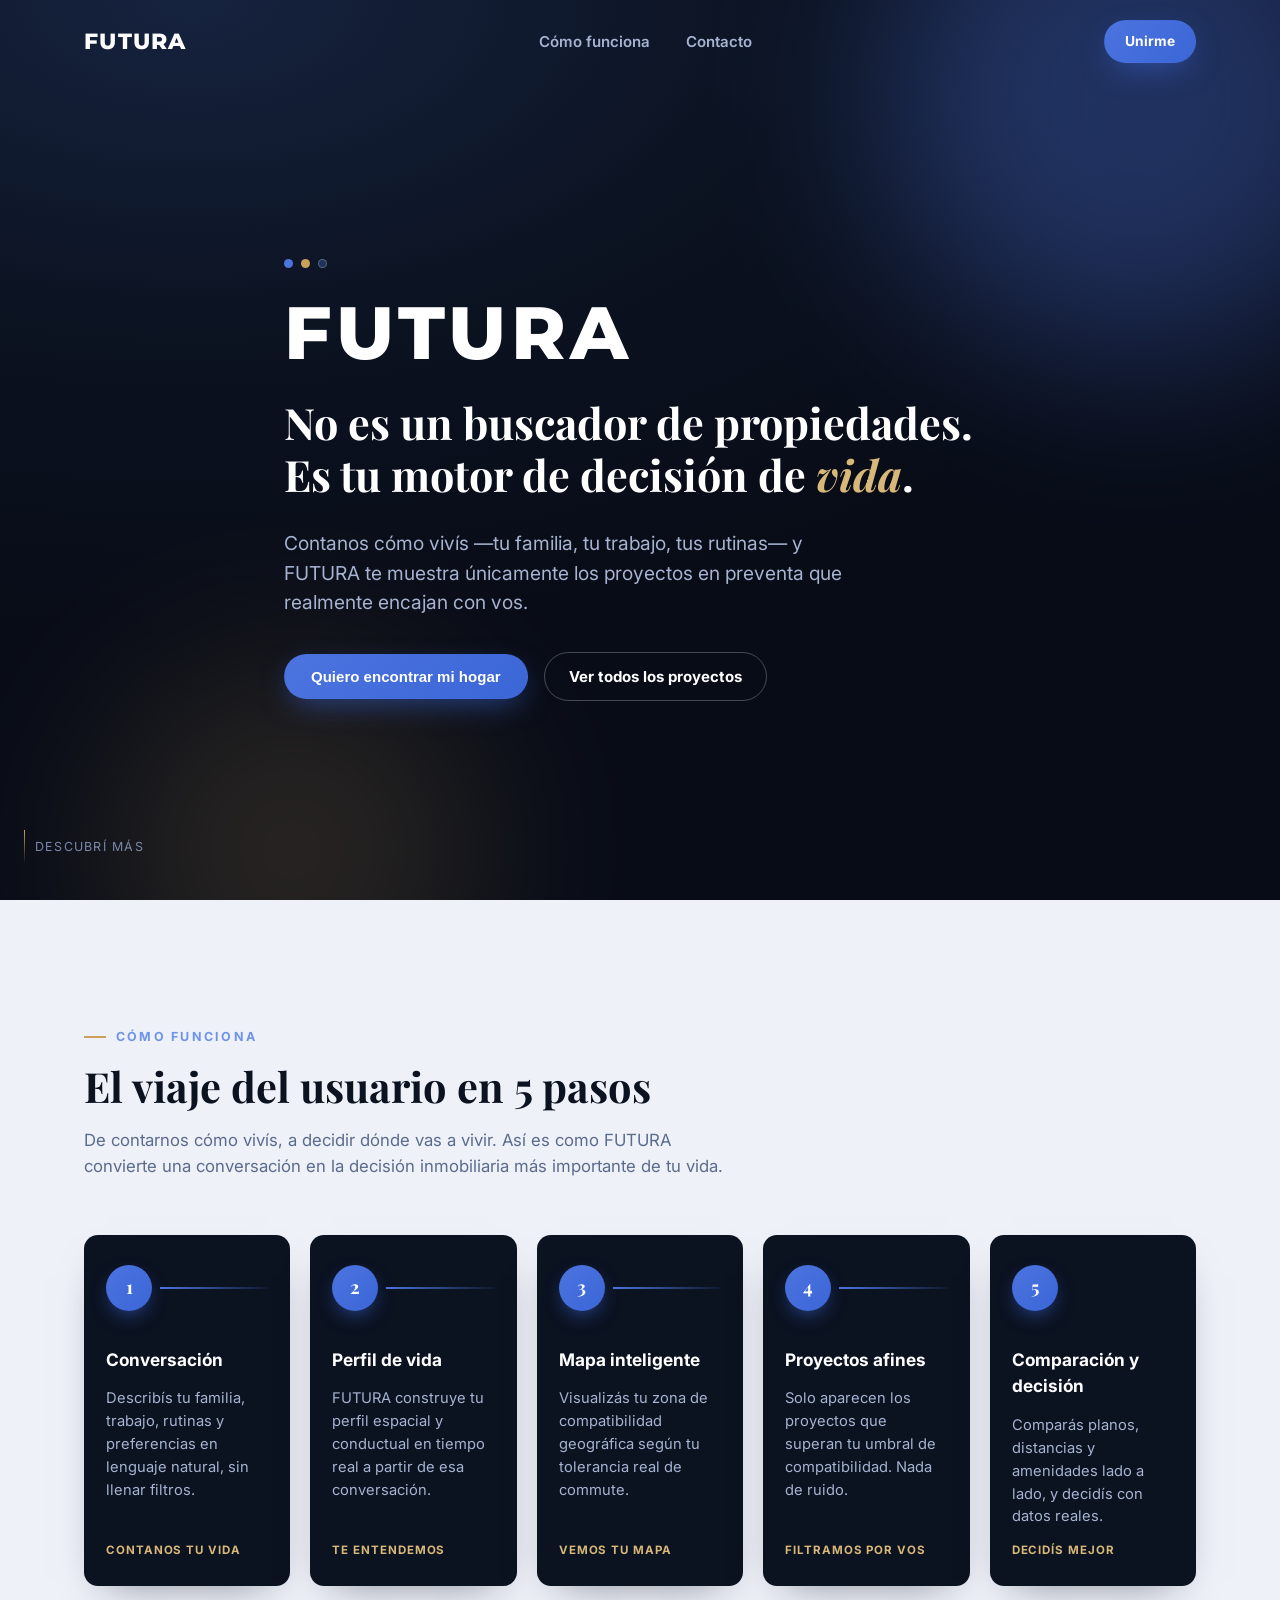
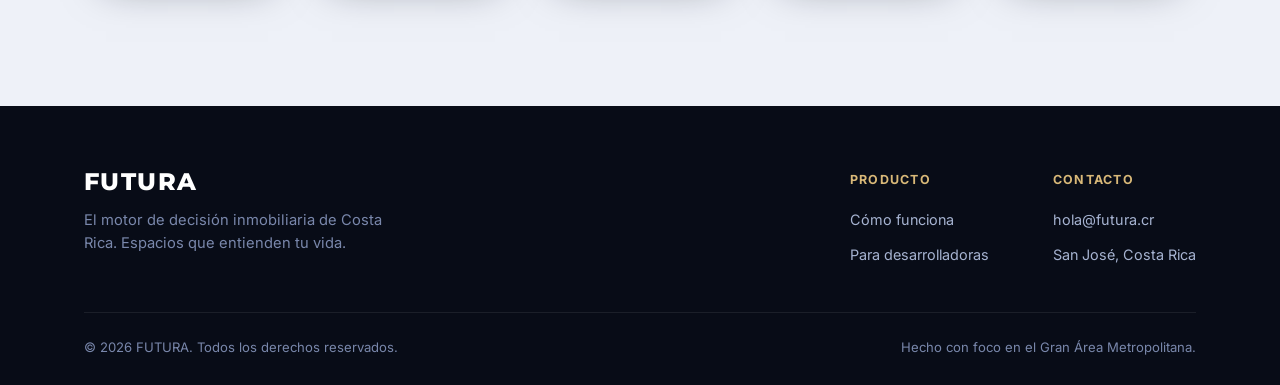
==== index.html @ 6fec0ca8 "Unify "todos los proyectos" into resultados.html with editable filters resultados.html no longer har" ====
<!doctype html>
<html lang="es">
<head>
  <meta charset="UTF-8" />
  <meta name="viewport" content="width=device-width, initial-scale=1.0" />
  <title>FUTURA — El motor de decisión inmobiliaria de Costa Rica</title>
  <meta name="description" content="FUTURA no es un buscador de propiedades. Es un motor de decisión de vida: contanos cómo vivís y te mostramos solo los proyectos que realmente encajan." />

  <link rel="icon" type="image/svg+xml" href="data:image/svg+xml,%3Csvg xmlns='http://www.w3.org/2000/svg' viewBox='0 0 120 120'%3E%3Crect width='120' height='120' rx='24' fill='%230b1220'/%3E%3Cpolyline points='18,92 60,28 102,92' fill='none' stroke='%23ffffff' stroke-width='14' stroke-linecap='round' stroke-linejoin='round'/%3E%3Crect x='51' y='58' width='8' height='8' fill='%23c9a15a'/%3E%3Crect x='61' y='58' width='8' height='8' fill='%23c9a15a'/%3E%3Crect x='51' y='68' width='8' height='8' fill='%23c9a15a'/%3E%3Crect x='61' y='68' width='8' height='8' fill='%23c9a15a'/%3E%3C/svg%3E" />

  <link rel="preconnect" href="https://fonts.googleapis.com" />
  <link rel="preconnect" href="https://fonts.gstatic.com" crossorigin />
  <link href="https://fonts.googleapis.com/css2?family=Inter:wght@400;500;600;700&family=Montserrat:wght@700;800&family=Playfair+Display:ital,wght@0,600;0,700;1,600&display=swap" rel="stylesheet" />

  <link rel="stylesheet" href="css/styles.css" />
</head>
<body>

  <!-- ===================== HEADER ===================== -->
  <header class="site-header" id="site-header">
    <div class="wrap">
      <a href="#inicio" class="logo logo--nav logo--onDark" aria-label="FUTURA — inicio">FUTURA</a>

      <nav class="nav-links">
        <a href="#como-funciona">Cómo funciona</a>
        <a href="#contacto">Contacto</a>
      </nav>

      <div class="nav-cta">
        <a href="mailto:hola@futura.cr?subject=Quiero%20unirme%20a%20FUTURA" class="btn btn-primary btn-sm">Unirme</a>
        <button class="menu-toggle" id="menu-toggle" aria-label="Abrir menú">
          <span></span><span></span><span></span>
        </button>
      </div>
    </div>
  </header>

  <main>
    <!-- ===================== HERO ===================== -->
    <section class="hero" id="inicio">
      <div class="wrap hero-inner">
        <div class="hero-dots" aria-hidden="true">
          <span></span><span></span><span></span>
        </div>

        <a href="#inicio" class="logo logo--hero logo--onDark" aria-label="FUTURA">FUTURA</a>

        <h1>
          No es un buscador de propiedades.<br />
          Es tu motor de decisión de <em>vida</em>.
        </h1>

        <p class="lead">
          Contanos cómo vivís —tu familia, tu trabajo, tus rutinas— y FUTURA te muestra
          únicamente los proyectos en preventa que realmente encajan con vos.
        </p>

        <div class="hero-actions">
          <button type="button" class="btn btn-primary" id="open-agent-btn">Quiero encontrar mi hogar</button>
          <a href="resultados.html" class="btn btn-ghost">Ver todos los proyectos</a>
        </div>
      </div>

      <div class="scroll-cue">
        <span class="line"></span>
        Descubrí más
      </div>
    </section>

    <!-- ===================== VIAJE DEL USUARIO ===================== -->
    <section class="journey" id="como-funciona">
      <div class="wrap">
        <div class="section-head">
          <span class="eyebrow">Cómo funciona</span>
          <h2>El viaje del usuario en 5 pasos</h2>
          <p>
            De contarnos cómo vivís, a decidir dónde vas a vivir. Así es como FUTURA convierte
            una conversación en la decisión inmobiliaria más importante de tu vida.
          </p>
        </div>

        <div class="journey-steps">
          <article class="step-card">
            <div class="step-connector">
              <div class="step-num">1</div>
              <div class="step-line"></div>
            </div>
            <h3>Conversación</h3>
            <p>Describís tu familia, trabajo, rutinas y preferencias en lenguaje natural, sin llenar filtros.</p>
            <span class="step-tag">Contanos tu vida</span>
          </article>

          <article class="step-card">
            <div class="step-connector">
              <div class="step-num">2</div>
              <div class="step-line"></div>
            </div>
            <h3>Perfil de vida</h3>
            <p>FUTURA construye tu perfil espacial y conductual en tiempo real a partir de esa conversación.</p>
            <span class="step-tag">Te entendemos</span>
          </article>

          <article class="step-card">
            <div class="step-connector">
              <div class="step-num">3</div>
              <div class="step-line"></div>
            </div>
            <h3>Mapa inteligente</h3>
            <p>Visualizás tu zona de compatibilidad geográfica según tu tolerancia real de commute.</p>
            <span class="step-tag">Vemos tu mapa</span>
          </article>

          <article class="step-card">
            <div class="step-connector">
              <div class="step-num">4</div>
              <div class="step-line"></div>
            </div>
            <h3>Proyectos afines</h3>
            <p>Solo aparecen los proyectos que superan tu umbral de compatibilidad. Nada de ruido.</p>
            <span class="step-tag">Filtramos por vos</span>
          </article>

          <article class="step-card">
            <div class="step-connector">
              <div class="step-num">5</div>
            </div>
            <h3>Comparación y decisión</h3>
            <p>Comparás planos, distancias y amenidades lado a lado, y decidís con datos reales.</p>
            <span class="step-tag">Decidís mejor</span>
          </article>
        </div>
      </div>
    </section>
  </main>

  <!-- ===================== FOOTER ===================== -->
  <footer class="site-footer" id="contacto">
    <div class="wrap">
      <div class="footer-top">
        <div class="footer-brand">
          <a href="#inicio" class="logo logo--footer logo--onDark" aria-label="FUTURA">FUTURA</a>
          <p>El motor de decisión inmobiliaria de Costa Rica. Espacios que entienden tu vida.</p>
        </div>

        <div class="footer-links">
          <div class="footer-col">
            <h4>Producto</h4>
            <a href="#como-funciona">Cómo funciona</a>
            <a href="mailto:hola@futura.cr?subject=Soy%20desarrolladora%20inmobiliaria">Para desarrolladoras</a>
          </div>
          <div class="footer-col">
            <h4>Contacto</h4>
            <a href="mailto:hola@futura.cr">hola@futura.cr</a>
            <a href="#inicio">San José, Costa Rica</a>
          </div>
        </div>
      </div>

      <div class="footer-bottom">
        <span>© 2026 FUTURA. Todos los derechos reservados.</span>
        <span>Hecho con foco en el Gran Área Metropolitana.</span>
      </div>
    </div>
  </footer>

  <!-- ===================== AGENTE FUTURA (POPUP) ===================== -->
  <div class="agent-overlay" id="agent-overlay" hidden>
    <div class="agent-modal" role="dialog" aria-modal="true" aria-labelledby="agent-title">
      <header class="agent-header">
        <div class="agent-header-id">
          <span class="agent-avatar" aria-hidden="true">F</span>
          <div>
            <p class="agent-title" id="agent-title">Asistente FUTURA</p>
            <p class="agent-subtitle" id="agent-progress-label">Pregunta 1 de 9</p>
          </div>
        </div>
        <button type="button" class="agent-close" id="agent-close" aria-label="Cerrar">&times;</button>
      </header>

      <div class="agent-progress">
        <div class="agent-progress-bar" id="agent-progress-bar"></div>
      </div>

      <div class="agent-chat" id="agent-chat"></div>

      <form class="agent-composer" id="agent-composer">
        <div class="agent-input-area" id="agent-input-area"></div>
      </form>
    </div>
  </div>

  <script src="js/main.js"></script>
  <script src="js/agent.js"></script>
</body>
</html>
---- css/styles.css ----
/* ==========================================================================
   FUTURA — Landing Page
   Paleta extraída del pitch deck: azul marino, azul eléctrico, dorado.
   ========================================================================== */

:root {
  --navy-950: #080c17;
  --navy-900: #0b1220;
  --navy-800: #121b30;
  --navy-700: #16233f;
  --navy-600: #1f3358;

  --blue-600: #3b66d6;
  --blue-500: #4c74e0;
  --blue-400: #6f92ea;

  --gold-500: #c9a15a;
  --gold-400: #d8b878;

  --bg-light: #eef1f8;
  --bg-light-alt: #e4e9f4;
  --white: #ffffff;

  --text-dark: #0b1220;
  --text-muted-onlight: #5b6b8c;
  --text-onLight-soft: #7c88a6;
  --text-muted-ondark: #a6b3d1;
  --text-faint-ondark: #7987ab;

  --font-serif: "Playfair Display", Georgia, serif;
  --font-sans: "Inter", -apple-system, BlinkMacSystemFont, "Segoe UI", sans-serif;
  --font-wordmark: "Montserrat", var(--font-sans);

  --container: 1160px;
  --radius: 14px;
}

* {
  margin: 0;
  padding: 0;
  box-sizing: border-box;
}

html {
  scroll-behavior: smooth;
}

body {
  font-family: var(--font-sans);
  background: var(--bg-light);
  color: var(--text-dark);
  line-height: 1.55;
  -webkit-font-smoothing: antialiased;
}

img, svg {
  display: block;
  max-width: 100%;
}

a {
  color: inherit;
  text-decoration: none;
}

.wrap {
  width: 100%;
  max-width: var(--container);
  margin: 0 auto;
  padding: 0 24px;
}

.eyebrow {
  display: inline-flex;
  align-items: center;
  gap: 10px;
  font-size: 0.78rem;
  font-weight: 700;
  letter-spacing: 0.18em;
  text-transform: uppercase;
  color: var(--blue-400);
}

.eyebrow::before {
  content: "";
  width: 22px;
  height: 2px;
  background: var(--gold-500);
  display: inline-block;
}

/* ---------- Logo ---------- */

.logo {
  display: inline-flex;
  align-items: baseline;
  font-family: var(--font-wordmark);
  font-weight: 800;
  letter-spacing: 0.06em;
  line-height: 1;
  text-transform: uppercase;
  white-space: nowrap;
  color: var(--navy-900);
}

.logo--onDark {
  color: var(--white);
}

.logo--nav {
  font-size: 1.35rem;
}

.logo--hero {
  font-size: clamp(2.6rem, 8vw, 4.6rem);
}

.logo--footer {
  font-size: 1.5rem;
}

/* ---------- Header / Nav ---------- */

.site-header {
  position: fixed;
  top: 0;
  left: 0;
  right: 0;
  z-index: 100;
  padding: 20px 0;
  transition: background 0.35s ease, padding 0.35s ease, box-shadow 0.35s ease;
}

.site-header .wrap {
  display: flex;
  align-items: center;
  justify-content: space-between;
}

.site-header.is-scrolled {
  background: rgba(8, 12, 23, 0.85);
  backdrop-filter: blur(10px);
  -webkit-backdrop-filter: blur(10px);
  padding: 12px 0;
  box-shadow: 0 8px 30px rgba(4, 8, 20, 0.35);
}

.nav-links {
  display: flex;
  align-items: center;
  gap: 36px;
}

.nav-links a {
  font-size: 0.94rem;
  font-weight: 600;
  color: var(--text-muted-ondark);
  transition: color 0.2s ease;
}

.nav-links a:hover {
  color: var(--white);
}

.nav-cta {
  display: inline-flex;
  align-items: center;
  gap: 8px;
}

.btn {
  display: inline-flex;
  align-items: center;
  justify-content: center;
  gap: 8px;
  padding: 13px 26px;
  border-radius: 999px;
  font-weight: 700;
  font-size: 0.94rem;
  border: 1px solid transparent;
  cursor: pointer;
  transition: transform 0.2s ease, box-shadow 0.2s ease, background 0.2s ease, border-color 0.2s ease, color 0.2s ease;
  white-space: nowrap;
}

.btn-primary {
  background: linear-gradient(135deg, var(--blue-500), var(--blue-600));
  color: var(--white);
  box-shadow: 0 10px 30px -8px rgba(59, 102, 214, 0.65);
}

.btn-primary:hover {
  transform: translateY(-2px);
  box-shadow: 0 14px 34px -8px rgba(59, 102, 214, 0.8);
}

.btn-ghost {
  background: transparent;
  border-color: rgba(255, 255, 255, 0.25);
  color: var(--white);
  padding: 12px 24px;
}

.btn-ghost:hover {
  border-color: var(--gold-500);
  color: var(--gold-400);
}

.btn-sm {
  padding: 10px 20px;
  font-size: 0.86rem;
}

.menu-toggle {
  display: none;
  flex-direction: column;
  gap: 5px;
  background: none;
  border: none;
  cursor: pointer;
  padding: 6px;
}

.menu-toggle span {
  width: 24px;
  height: 2px;
  background: var(--white);
  border-radius: 2px;
}

/* ---------- Hero ---------- */

.hero {
  position: relative;
  min-height: 100vh;
  display: flex;
  align-items: center;
  background: radial-gradient(ellipse 90% 70% at 15% 0%, var(--navy-700) 0%, var(--navy-900) 55%, var(--navy-950) 100%);
  overflow: hidden;
  padding: 160px 0 100px;
}

.hero::before,
.hero::after {
  content: "";
  position: absolute;
  border-radius: 50%;
  filter: blur(90px);
  opacity: 0.35;
  pointer-events: none;
}

.hero::before {
  width: 520px;
  height: 520px;
  background: var(--blue-500);
  top: -160px;
  right: -120px;
}

.hero::after {
  width: 380px;
  height: 380px;
  background: var(--gold-500);
  bottom: -140px;
  left: 8%;
  opacity: 0.16;
}

.hero-inner {
  position: relative;
  z-index: 2;
  display: flex;
  flex-direction: column;
  align-items: flex-start;
  gap: 28px;
  max-width: 760px;
}

.hero-dots {
  display: flex;
  gap: 8px;
}

.hero-dots span {
  width: 9px;
  height: 9px;
  border-radius: 50%;
}

.hero-dots span:nth-child(1) { background: var(--blue-500); }
.hero-dots span:nth-child(2) { background: var(--gold-500); }
.hero-dots span:nth-child(3) { background: var(--navy-600); border: 1px solid rgba(255,255,255,0.25); }

.hero h1 {
  font-family: var(--font-serif);
  font-weight: 700;
  font-size: clamp(1.7rem, 3.8vw, 2.7rem);
  line-height: 1.2;
  color: var(--white);
}

.hero h1 em {
  font-style: italic;
  color: var(--gold-400);
}

.hero p.lead {
  font-size: clamp(1.05rem, 2vw, 1.2rem);
  color: var(--text-muted-ondark);
  max-width: 580px;
}

.hero-actions {
  display: flex;
  align-items: center;
  gap: 16px;
  flex-wrap: wrap;
  margin-top: 6px;
}

.scroll-cue {
  position: absolute;
  bottom: 36px;
  left: 24px;
  display: flex;
  align-items: center;
  gap: 10px;
  color: var(--text-faint-ondark);
  font-size: 0.78rem;
  letter-spacing: 0.1em;
  text-transform: uppercase;
  z-index: 2;
}

.scroll-cue .line {
  width: 1px;
  height: 34px;
  background: linear-gradient(var(--gold-500), transparent);
  animation: pulse-line 2.2s ease-in-out infinite;
}

@keyframes pulse-line {
  0%, 100% { opacity: 0.3; }
  50% { opacity: 1; }
}

/* ---------- Section shared ---------- */

section {
  position: relative;
}

.section-head {
  max-width: 640px;
  margin-bottom: 56px;
}

.section-head h2 {
  font-family: var(--font-serif);
  font-weight: 700;
  font-size: clamp(1.8rem, 4vw, 2.6rem);
  margin-top: 14px;
  line-height: 1.2;
}

.section-head p {
  margin-top: 16px;
  font-size: 1.05rem;
  color: var(--text-muted-onlight);
}

.section-head.onDark h2 {
  color: var(--white);
}

.section-head.onDark p {
  color: var(--text-muted-ondark);
}

/* ---------- Viaje del usuario ---------- */

.journey {
  background: var(--bg-light);
  padding: 120px 0;
}

.journey-steps {
  display: grid;
  grid-template-columns: repeat(5, 1fr);
  gap: 20px;
  counter-reset: step;
}

.step-card {
  position: relative;
  background: var(--navy-900);
  border-radius: var(--radius);
  padding: 30px 22px 26px;
  min-height: 250px;
  display: flex;
  flex-direction: column;
  gap: 14px;
  transition: opacity 0.6s ease, transform 0.6s ease, box-shadow 0.3s ease;
  box-shadow: 0 18px 40px -22px rgba(11, 18, 32, 0.5);
}

/* Cards are visible by default; JS opts into the reveal animation so
   content still shows if JS fails to run. */
.js-reveal .step-card {
  opacity: 0;
  transform: translateY(24px);
}

.js-reveal .step-card.is-visible {
  opacity: 1;
  transform: translateY(0);
}

.step-card:hover {
  box-shadow: 0 24px 50px -18px rgba(59, 102, 214, 0.45);
}

.step-connector {
  display: flex;
  align-items: center;
  margin-bottom: 22px;
  gap: 8px;
}

.step-num {
  width: 46px;
  height: 46px;
  min-width: 46px;
  border-radius: 50%;
  background: linear-gradient(135deg, var(--blue-500), var(--blue-600));
  color: var(--white);
  display: flex;
  align-items: center;
  justify-content: center;
  font-family: var(--font-serif);
  font-weight: 700;
  font-size: 1.15rem;
  box-shadow: 0 8px 20px -6px rgba(59, 102, 214, 0.7);
}

.step-line {
  flex: 1;
  height: 2px;
  background: linear-gradient(90deg, var(--blue-500), rgba(59, 102, 214, 0.08));
}

.step-card h3 {
  font-size: 1.08rem;
  font-weight: 700;
  color: var(--white);
}

.step-card p {
  font-size: 0.92rem;
  color: var(--text-muted-ondark);
}

.step-tag {
  margin-top: auto;
  font-size: 0.72rem;
  letter-spacing: 0.08em;
  text-transform: uppercase;
  color: var(--gold-400);
  font-weight: 700;
}

/* ---------- Footer ---------- */

.site-footer {
  background: var(--navy-950);
  padding: 64px 0 28px;
  color: var(--text-muted-ondark);
}

.footer-top {
  display: flex;
  justify-content: space-between;
  align-items: flex-start;
  gap: 40px;
  flex-wrap: wrap;
  padding-bottom: 40px;
  border-bottom: 1px solid rgba(255, 255, 255, 0.08);
}

.footer-brand p {
  margin-top: 12px;
  max-width: 320px;
  font-size: 0.92rem;
  color: var(--text-faint-ondark);
}

.footer-links {
  display: flex;
  gap: 64px;
  flex-wrap: wrap;
}

.footer-col h4 {
  font-size: 0.78rem;
  letter-spacing: 0.1em;
  text-transform: uppercase;
  color: var(--gold-400);
  margin-bottom: 14px;
}

.footer-col a {
  display: block;
  font-size: 0.9rem;
  color: var(--text-muted-ondark);
  padding: 6px 0;
  transition: color 0.2s ease;
}

.footer-col a:hover {
  color: var(--white);
}

.footer-bottom {
  display: flex;
  justify-content: space-between;
  align-items: center;
  flex-wrap: wrap;
  gap: 12px;
  padding-top: 24px;
  font-size: 0.82rem;
  color: var(--text-faint-ondark);
}

/* ---------- Responsive ---------- */

@media (max-width: 980px) {
  .journey-steps {
    grid-template-columns: repeat(3, 1fr);
  }
  .step-card:nth-child(4),
  .step-card:nth-child(5) {
    grid-column: span 1;
  }
}

@media (max-width: 760px) {
  .nav-links {
    display: none;
  }

  .menu-toggle {
    display: flex;
  }

  .site-header.is-open .nav-links {
    display: flex;
    position: absolute;
    top: 100%;
    left: 0;
    right: 0;
    background: var(--navy-900);
    flex-direction: column;
    align-items: flex-start;
    padding: 24px;
    gap: 18px;
    box-shadow: 0 20px 30px -10px rgba(0,0,0,0.4);
  }

  .journey-steps {
    grid-template-columns: 1fr;
  }

  .step-connector {
    margin-bottom: 14px;
  }

  .journey {
    padding: 90px 0;
  }

  .hero {
    padding-top: 130px;
  }

  .scroll-cue {
    display: none;
  }
}

/* ---------- Agente FUTURA (popup) ---------- */

.agent-overlay {
  position: fixed;
  inset: 0;
  z-index: 1000;
  display: flex;
  align-items: center;
  justify-content: center;
  padding: 24px;
  background: rgba(8, 12, 23, 0.72);
  backdrop-filter: blur(6px);
  -webkit-backdrop-filter: blur(6px);
}

.agent-overlay[hidden] {
  display: none;
}

.agent-modal {
  width: 100%;
  max-width: 560px;
  max-height: min(720px, 90vh);
  display: flex;
  flex-direction: column;
  background: var(--white);
  border-radius: 20px;
  overflow: hidden;
  box-shadow: 0 40px 80px -20px rgba(4, 8, 20, 0.55);
  animation: agent-pop 0.28s ease;
}

@keyframes agent-pop {
  from { opacity: 0; transform: translateY(14px) scale(0.98); }
  to { opacity: 1; transform: translateY(0) scale(1); }
}

.agent-header {
  display: flex;
  align-items: center;
  justify-content: space-between;
  gap: 16px;
  padding: 20px 22px;
  background: var(--navy-900);
  color: var(--white);
}

.agent-header-id {
  display: flex;
  align-items: center;
  gap: 12px;
}

.agent-avatar {
  width: 40px;
  height: 40px;
  min-width: 40px;
  border-radius: 50%;
  display: flex;
  align-items: center;
  justify-content: center;
  font-family: var(--font-wordmark);
  font-weight: 800;
  background: linear-gradient(135deg, var(--gold-400), var(--gold-500));
  color: var(--navy-950);
}

.agent-title {
  font-weight: 700;
  font-size: 0.98rem;
}

.agent-subtitle {
  font-size: 0.78rem;
  color: var(--text-muted-ondark);
  margin-top: 2px;
}

.agent-close {
  background: none;
  border: none;
  color: var(--text-muted-ondark);
  font-size: 1.6rem;
  line-height: 1;
  cursor: pointer;
  padding: 4px 6px;
  border-radius: 8px;
  transition: color 0.2s ease, background 0.2s ease;
}

.agent-close:hover {
  color: var(--white);
  background: rgba(255, 255, 255, 0.08);
}

.agent-progress {
  height: 3px;
  background: var(--bg-light-alt);
}

.agent-progress-bar {
  height: 100%;
  width: 0%;
  background: linear-gradient(90deg, var(--blue-500), var(--gold-500));
  transition: width 0.35s ease;
}

.agent-chat {
  flex: 1;
  overflow-y: auto;
  padding: 22px;
  display: flex;
  flex-direction: column;
  gap: 14px;
  background: var(--bg-light);
}

.agent-bubble {
  max-width: 82%;
  padding: 12px 16px;
  border-radius: 16px;
  font-size: 0.94rem;
  line-height: 1.5;
  white-space: pre-line;
  animation: agent-bubble-in 0.25s ease;
}

@keyframes agent-bubble-in {
  from { opacity: 0; transform: translateY(6px); }
  to { opacity: 1; transform: translateY(0); }
}

.agent-bubble.bot {
  align-self: flex-start;
  background: var(--white);
  color: var(--text-dark);
  border-bottom-left-radius: 4px;
  box-shadow: 0 6px 18px -10px rgba(11, 18, 32, 0.25);
}

.agent-bubble.bot.agent-note {
  background: var(--bg-light-alt);
  color: var(--text-muted-onlight);
  font-size: 0.86rem;
}

.agent-bubble.user {
  align-self: flex-end;
  background: linear-gradient(135deg, var(--blue-500), var(--blue-600));
  color: var(--white);
  border-bottom-right-radius: 4px;
}

.agent-typing {
  align-self: flex-start;
  display: flex;
  align-items: center;
  gap: 5px;
  padding: 14px 18px;
  background: var(--white);
  border-radius: 16px;
  border-bottom-left-radius: 4px;
  box-shadow: 0 6px 18px -10px rgba(11, 18, 32, 0.25);
}

.agent-typing span {
  width: 6px;
  height: 6px;
  border-radius: 50%;
  background: var(--text-onLight-soft);
  animation: agent-typing-bounce 1.1s ease-in-out infinite;
}

.agent-typing span:nth-child(2) { animation-delay: 0.15s; }
.agent-typing span:nth-child(3) { animation-delay: 0.3s; }

@keyframes agent-typing-bounce {
  0%, 60%, 100% { transform: translateY(0); opacity: 0.5; }
  30% { transform: translateY(-4px); opacity: 1; }
}

.agent-composer {
  border-top: 1px solid var(--bg-light-alt);
  padding: 16px 18px;
  background: var(--white);
}

.agent-input-area {
  display: flex;
  align-items: flex-end;
  gap: 10px;
}

.agent-input-area input[type="text"],
.agent-input-area textarea {
  flex: 1;
  border: 1px solid var(--bg-light-alt);
  background: var(--bg-light);
  border-radius: 14px;
  padding: 12px 16px;
  font-family: var(--font-sans);
  font-size: 0.94rem;
  color: var(--text-dark);
  resize: none;
}

.agent-input-area input[type="text"]:focus,
.agent-input-area textarea:focus {
  outline: 2px solid var(--blue-500);
  outline-offset: 1px;
}

.agent-input-area textarea {
  min-height: 64px;
  max-height: 140px;
}

.agent-send {
  width: 44px;
  height: 44px;
  min-width: 44px;
  border-radius: 50%;
  border: none;
  background: linear-gradient(135deg, var(--blue-500), var(--blue-600));
  color: var(--white);
  font-size: 1.1rem;
  cursor: pointer;
  display: flex;
  align-items: center;
  justify-content: center;
  transition: transform 0.2s ease;
}

.agent-send:hover {
  transform: translateY(-1px);
}

.agent-send:disabled {
  opacity: 0.45;
  cursor: not-allowed;
  transform: none;
}

.agent-chips {
  display: flex;
  flex-wrap: wrap;
  gap: 10px;
  width: 100%;
}

.agent-chip {
  padding: 10px 18px;
  border-radius: 999px;
  border: 1.5px solid var(--navy-600);
  background: var(--white);
  color: var(--navy-900);
  font-size: 0.88rem;
  font-weight: 600;
  cursor: pointer;
  transition: background 0.2s ease, color 0.2s ease, border-color 0.2s ease;
}

.agent-chip:hover {
  border-color: var(--blue-500);
  color: var(--blue-600);
}

.agent-chip.is-selected {
  background: var(--navy-900);
  border-color: var(--navy-900);
  color: var(--white);
}

.agent-final {
  display: flex;
  flex-direction: column;
  align-items: center;
  gap: 14px;
  padding: 8px 4px 4px;
  text-align: center;
  width: 100%;
}

.agent-final p {
  font-size: 0.88rem;
  color: var(--text-muted-onlight);
  max-width: 380px;
}

@media (max-width: 560px) {
  .agent-overlay {
    padding: 0;
  }

  .agent-modal {
    max-width: none;
    max-height: 100vh;
    height: 100vh;
    border-radius: 0;
  }
}

/* ---------- Página de resultados ---------- */

.results-hero {
  background: radial-gradient(ellipse 90% 70% at 15% 0%, var(--navy-700) 0%, var(--navy-900) 55%, var(--navy-950) 100%);
  padding: 150px 0 60px;
}

/* Cuando el hero sigue a un header estático (no fijo) como .dev-header,
   no necesita el padding-top pensado para compensar un header flotante. */
.dev-header + .results-hero {
  padding-top: 60px;
}

.results-hero h1 {
  font-family: var(--font-serif);
  font-weight: 700;
  font-size: clamp(1.8rem, 4vw, 2.7rem);
  color: var(--white);
  margin-top: 14px;
  max-width: 720px;
  line-height: 1.25;
}

.results-hero-lead {
  margin-top: 16px;
  max-width: 620px;
  color: var(--text-muted-ondark);
  font-size: 1.02rem;
}

.profile-summary {
  display: flex;
  flex-wrap: wrap;
  gap: 10px;
  margin-top: 28px;
}

.summary-chip {
  padding: 9px 16px;
  border-radius: 999px;
  background: rgba(255, 255, 255, 0.06);
  border: 1px solid rgba(255, 255, 255, 0.14);
  color: var(--text-muted-ondark);
  font-size: 0.84rem;
  font-weight: 600;
}

.results-empty {
  padding: 100px 0;
  text-align: center;
}

.results-empty .wrap {
  display: flex;
  flex-direction: column;
  align-items: center;
  gap: 22px;
}

.results-empty p {
  font-size: 1.1rem;
  color: var(--text-muted-onlight);
}

.results-map-section {
  background: var(--bg-light);
  padding: 56px 0 20px;
}

.map-frame {
  position: relative;
  border-radius: var(--radius);
  overflow: hidden;
  box-shadow: 0 24px 50px -24px rgba(11, 18, 32, 0.35);
}

.results-map {
  width: 100%;
  height: 560px;
  background: var(--bg-light-alt);
}

.map-loading {
  position: absolute;
  inset: 0;
  display: flex;
  align-items: center;
  justify-content: center;
  gap: 6px;
  background: var(--bg-light-alt);
}

.map-loading span {
  width: 8px;
  height: 8px;
  border-radius: 50%;
  background: var(--blue-500);
  animation: agent-typing-bounce 1.1s ease-in-out infinite;
}

.map-loading span:nth-child(2) { animation-delay: 0.15s; }
.map-loading span:nth-child(3) { animation-delay: 0.3s; }

.map-legend {
  display: flex;
  flex-wrap: wrap;
  gap: 18px;
  margin-top: 20px;
  padding: 14px 0 34px;
}

.legend-item {
  display: inline-flex;
  align-items: center;
  gap: 8px;
  font-size: 0.82rem;
  color: var(--text-muted-onlight);
  font-weight: 600;
}

.legend-dot {
  width: 11px;
  height: 11px;
  border-radius: 50%;
  display: inline-block;
  border: 2px solid var(--white);
  box-shadow: 0 0 0 1px rgba(11, 18, 32, 0.15);
}

.dot-project { background: var(--navy-900); }
.dot-zone { background: var(--gold-500); }
.dot-work { background: var(--blue-500); }
.dot-school { background: #a24fd6; }
.dot-activity { background: #2fa88f; }

.legend-swatch {
  width: 18px;
  height: 11px;
  border-radius: 4px;
  display: inline-block;
  background: rgba(59, 102, 214, 0.18);
  border: 1.5px solid rgba(59, 102, 214, 0.6);
}

.results-list-section {
  background: var(--bg-light);
  padding: 20px 0 120px;
}

.project-list {
  display: grid;
  grid-template-columns: repeat(auto-fill, minmax(270px, 1fr));
  gap: 22px;
}

.project-card {
  background: var(--white);
  border-radius: var(--radius);
  padding: 24px;
  cursor: pointer;
  box-shadow: 0 14px 34px -22px rgba(11, 18, 32, 0.35);
  transition: transform 0.2s ease, box-shadow 0.2s ease;
  display: flex;
  flex-direction: column;
  gap: 10px;
}

.project-card:hover {
  transform: translateY(-3px);
  box-shadow: 0 22px 44px -20px rgba(11, 18, 32, 0.4);
}

.project-card-top {
  display: flex;
  align-items: center;
  justify-content: space-between;
  gap: 8px;
}

.project-badge {
  font-size: 0.7rem;
  font-weight: 700;
  letter-spacing: 0.06em;
  text-transform: uppercase;
  color: var(--white);
  background: linear-gradient(135deg, var(--gold-400), var(--gold-500));
  padding: 4px 10px;
  border-radius: 999px;
}

.project-match {
  margin-left: auto;
  font-weight: 700;
  font-size: 0.86rem;
  color: var(--blue-600);
}

.project-card h3 {
  font-family: var(--font-serif);
  font-size: 1.2rem;
  color: var(--text-dark);
}

.project-zone {
  font-size: 0.86rem;
  color: var(--text-muted-onlight);
}

.project-price {
  font-weight: 700;
  color: var(--navy-900);
  font-size: 1.05rem;
}

.project-meta {
  display: flex;
  gap: 14px;
  font-size: 0.82rem;
  color: var(--text-onLight-soft);
}

.project-amenities {
  display: flex;
  flex-wrap: wrap;
  gap: 6px;
  margin-top: 4px;
}

.project-amenity {
  font-size: 0.74rem;
  font-weight: 600;
  color: var(--text-muted-onlight);
  background: var(--bg-light-alt);
  padding: 5px 10px;
  border-radius: 999px;
}

.project-card-link {
  margin-top: 6px;
  font-size: 0.86rem;
  font-weight: 700;
  color: var(--blue-600);
}

.project-card-link:hover {
  text-decoration: underline;
}

@media (max-width: 640px) {
  .results-map {
    height: 400px;
  }

  .results-hero {
    padding: 120px 0 50px;
  }
}

/* ---------- Página de proyecto individual ---------- */

.dev-header {
  background: var(--navy-950);
  padding: 20px 0;
}

.dev-header-inner {
  display: flex;
  align-items: center;
  justify-content: space-between;
}

.dev-logo {
  font-family: var(--font-wordmark);
  font-weight: 700;
  letter-spacing: 0.03em;
  font-size: 1.1rem;
  color: var(--white);
  text-transform: uppercase;
}

.dev-logo:hover {
  color: var(--gold-400);
}

.dev-header-actions {
  display: flex;
  align-items: center;
  gap: 22px;
}

.account-link {
  font-size: 0.86rem;
  font-weight: 600;
  color: var(--text-muted-ondark);
  transition: color 0.2s ease;
}

.account-link:hover {
  color: var(--white);
}

.futura-badge {
  opacity: 0.7;
  transition: opacity 0.2s ease;
}

.futura-badge:hover {
  opacity: 1;
}

.project-title-bar {
  background: var(--bg-light);
  padding: 34px 0;
  border-bottom: 1px solid var(--bg-light-alt);
}

.project-title-inner {
  display: flex;
  align-items: flex-end;
  justify-content: space-between;
  flex-wrap: wrap;
  gap: 16px;
}

.project-title-bar h1 {
  font-family: var(--font-serif);
  font-weight: 700;
  font-size: clamp(1.6rem, 3.5vw, 2.2rem);
  color: var(--text-dark);
}

.project-title-zone {
  margin-top: 6px;
  color: var(--text-muted-onlight);
  font-size: 0.98rem;
}

.project-title-price {
  display: flex;
  flex-direction: column;
  align-items: flex-end;
  gap: 4px;
}

.project-title-price > span:first-child {
  font-family: var(--font-serif);
  font-size: 1.4rem;
  font-weight: 700;
  color: var(--navy-900);
}

.project-title-delivery {
  font-size: 0.84rem;
  color: var(--text-onLight-soft);
}

.project-map-section {
  background: var(--bg-light);
  padding: 32px 0;
}

.poi-filters {
  display: flex;
  flex-wrap: wrap;
  gap: 10px;
  margin-bottom: 18px;
}

.poi-chip {
  display: inline-flex;
  align-items: center;
  gap: 8px;
  padding: 9px 16px;
  border-radius: 999px;
  border: 1.5px solid var(--bg-light-alt);
  background: var(--white);
  color: var(--text-onLight-soft);
  font-size: 0.84rem;
  font-weight: 600;
  cursor: pointer;
  transition: border-color 0.2s ease, color 0.2s ease, background 0.2s ease;
}

.poi-chip-dot {
  width: 9px;
  height: 9px;
  border-radius: 50%;
  display: inline-block;
}

.poi-chip.is-active {
  border-color: var(--navy-900);
  background: var(--navy-900);
  color: var(--white);
}

.typologies-section,
.amenities-section {
  background: var(--bg-light);
  padding: 60px 0;
}

.typologies-section {
  padding-top: 20px;
}

.typology-grid {
  display: grid;
  grid-template-columns: repeat(auto-fill, minmax(300px, 1fr));
  gap: 24px;
}

.typology-card {
  background: var(--white);
  border-radius: var(--radius);
  overflow: hidden;
  box-shadow: 0 14px 34px -22px rgba(11, 18, 32, 0.35);
}

.typology-view {
  position: relative;
  aspect-ratio: 320 / 210;
  background: var(--bg-light-alt);
}

.typology-image {
  position: absolute;
  inset: 0;
  opacity: 0;
  pointer-events: none;
  transition: opacity 0.25s ease;
}

.typology-image.is-active {
  opacity: 1;
  pointer-events: auto;
}

.typology-image svg {
  width: 100%;
  height: 100%;
}

.typology-toggle {
  display: flex;
  border-bottom: 1px solid var(--bg-light-alt);
}

.typology-toggle-btn {
  flex: 1;
  padding: 10px;
  border: none;
  background: var(--white);
  color: var(--text-onLight-soft);
  font-size: 0.82rem;
  font-weight: 700;
  cursor: pointer;
  transition: color 0.2s ease, background 0.2s ease;
}

.typology-toggle-btn.is-active {
  color: var(--blue-600);
  background: var(--bg-light);
}

.typology-info {
  padding: 18px 20px 22px;
}

.typology-info h3 {
  font-family: var(--font-serif);
  font-size: 1.1rem;
  color: var(--text-dark);
}

.typology-specs {
  display: flex;
  gap: 16px;
  margin-top: 10px;
  font-size: 0.86rem;
  color: var(--text-muted-onlight);
  font-weight: 600;
}

.amenities-grid {
  display: grid;
  grid-template-columns: repeat(auto-fill, minmax(220px, 1fr));
  gap: 14px;
}

.amenity-card {
  display: flex;
  align-items: center;
  gap: 12px;
  background: var(--white);
  border-radius: 12px;
  padding: 18px 20px;
  font-weight: 600;
  color: var(--text-dark);
  box-shadow: 0 10px 26px -20px rgba(11, 18, 32, 0.35);
}

.amenity-dot {
  width: 10px;
  height: 10px;
  border-radius: 50%;
  background: linear-gradient(135deg, var(--gold-400), var(--gold-500));
  flex-shrink: 0;
}

@media (max-width: 640px) {
  .project-title-inner {
    align-items: flex-start;
  }

  .project-title-price {
    align-items: flex-start;
  }
}

/* ---------- Comparar tipologías ---------- */

.compare-btn {
  margin-top: 14px;
  width: 100%;
  padding: 10px;
  border-radius: 10px;
  border: 1.5px solid var(--bg-light-alt);
  background: var(--bg-light);
  color: var(--navy-900);
  font-size: 0.84rem;
  font-weight: 700;
  cursor: pointer;
  transition: border-color 0.2s ease, background 0.2s ease, color 0.2s ease;
}

.compare-btn:hover {
  border-color: var(--blue-500);
  color: var(--blue-600);
}

.compare-btn.is-active {
  background: var(--navy-900);
  border-color: var(--navy-900);
  color: var(--white);
}

.compare-overlay {
  position: fixed;
  inset: 0;
  z-index: 1000;
  display: flex;
  align-items: center;
  justify-content: center;
  padding: 24px;
  background: rgba(8, 12, 23, 0.72);
  backdrop-filter: blur(6px);
  -webkit-backdrop-filter: blur(6px);
}

.compare-overlay[hidden] {
  display: none;
}

.compare-modal {
  width: 100%;
  max-width: 780px;
  max-height: min(640px, 90vh);
  display: flex;
  flex-direction: column;
  background: var(--white);
  border-radius: 20px;
  overflow: hidden;
  box-shadow: 0 40px 80px -20px rgba(4, 8, 20, 0.55);
  animation: agent-pop 0.28s ease;
}

.compare-modal-header {
  display: flex;
  align-items: center;
  justify-content: space-between;
  padding: 18px 22px;
  background: var(--navy-900);
  color: var(--white);
}

.compare-modal-header h3 {
  font-family: var(--font-serif);
  font-size: 1.15rem;
}

.compare-modal-body {
  flex: 1;
  overflow: auto;
  display: flex;
  gap: 0;
  padding: 22px;
}

.compare-col {
  flex: 1;
  min-width: 220px;
  padding: 0 18px;
  border-right: 1px solid var(--bg-light-alt);
}

.compare-col:last-child {
  border-right: none;
}

.compare-col-image {
  aspect-ratio: 320 / 210;
  background: var(--bg-light-alt);
  border-radius: 10px;
  overflow: hidden;
}

.compare-col-image svg {
  width: 100%;
  height: 100%;
}

.compare-col h4 {
  margin-top: 14px;
  font-family: var(--font-serif);
  font-size: 1.05rem;
  color: var(--text-dark);
}

.compare-specs {
  margin-top: 12px;
  display: grid;
  grid-template-columns: auto 1fr;
  gap: 6px 12px;
}

.compare-specs dt {
  font-size: 0.78rem;
  color: var(--text-onLight-soft);
}

.compare-specs dd {
  font-size: 0.86rem;
  font-weight: 700;
  color: var(--navy-900);
  text-align: right;
}

@media (max-width: 640px) {
  .compare-modal-body {
    flex-direction: column;
  }

  .compare-col {
    border-right: none;
    border-bottom: 1px solid var(--bg-light-alt);
    padding: 0 0 18px;
    margin-bottom: 18px;
  }
}

/* ---------- Modal de login / crear cuenta ---------- */

.auth-modal {
  max-width: 380px;
}

.auth-modal-body {
  padding: 24px 26px 28px;
}

.auth-modal-lead {
  font-size: 0.9rem;
  color: var(--text-muted-onlight);
  margin-bottom: 18px;
}

.auth-field {
  display: flex;
  flex-direction: column;
  gap: 6px;
  font-size: 0.82rem;
  font-weight: 600;
  color: var(--text-muted-onlight);
  margin-bottom: 14px;
}

.auth-field input {
  border: 1px solid var(--bg-light-alt);
  background: var(--bg-light);
  border-radius: 10px;
  padding: 11px 14px;
  font-family: var(--font-sans);
  font-size: 0.94rem;
  color: var(--text-dark);
  font-weight: 400;
}

.auth-field input:focus {
  outline: 2px solid var(--blue-500);
  outline-offset: 1px;
}

.auth-modal-body .btn {
  width: 100%;
  margin-top: 4px;
}

.auth-error {
  color: #c0392b;
  font-size: 0.84rem;
  font-weight: 600;
  margin-bottom: 12px;
}

.auth-info {
  color: #1f8a5f;
  font-size: 0.84rem;
  font-weight: 600;
  margin-bottom: 12px;
}

.auth-switch {
  margin-top: 18px;
  text-align: center;
  font-size: 0.84rem;
  color: var(--text-muted-onlight);
}

.auth-switch button {
  background: none;
  border: none;
  color: var(--blue-600);
  font-weight: 700;
  cursor: pointer;
  padding: 0;
}

.auth-switch button:hover {
  text-decoration: underline;
}

/* ---------- Área de usuario: tipologías guardadas ---------- */

.account-email {
  font-size: 0.84rem;
  color: var(--text-muted-ondark);
  font-weight: 600;
}

.saved-grid {
  display: grid;
  grid-template-columns: repeat(auto-fill, minmax(260px, 1fr));
  gap: 22px;
}

.saved-card {
  background: var(--white);
  border-radius: var(--radius);
  overflow: hidden;
  box-shadow: 0 14px 34px -22px rgba(11, 18, 32, 0.35);
}

.saved-card-image {
  aspect-ratio: 320 / 210;
  background: var(--bg-light-alt);
}

.saved-card-image svg {
  width: 100%;
  height: 100%;
}

.saved-card-body {
  padding: 18px 20px 20px;
  display: flex;
  flex-direction: column;
  gap: 6px;
}

.saved-card-project {
  font-size: 0.76rem;
  font-weight: 700;
  letter-spacing: 0.02em;
  color: var(--blue-600);
  text-transform: uppercase;
}

.saved-card-body h3 {
  font-family: var(--font-serif);
  font-size: 1.08rem;
  color: var(--text-dark);
}

.saved-card-price {
  font-weight: 700;
  color: var(--navy-900);
  font-size: 0.94rem;
  margin-top: 2px;
}

.saved-card-actions {
  display: flex;
  align-items: center;
  justify-content: space-between;
  margin-top: 12px;
  padding-top: 12px;
  border-top: 1px solid var(--bg-light-alt);
}

.saved-card-check {
  display: flex;
  align-items: center;
  gap: 8px;
  font-size: 0.86rem;
  font-weight: 600;
  color: var(--text-muted-onlight);
  cursor: pointer;
}

.saved-card-check input {
  width: 16px;
  height: 16px;
  accent-color: var(--blue-600);
}

.saved-card-remove {
  background: none;
  border: none;
  color: #c0392b;
  font-size: 0.82rem;
  font-weight: 600;
  cursor: pointer;
  padding: 4px;
}

.saved-card-remove:hover {
  text-decoration: underline;
}

.compare-inline {
  display: flex;
  flex-wrap: wrap;
  gap: 22px;
}

.compare-inline .compare-col {
  flex: 1;
  min-width: 220px;
  max-width: 280px;
  border-right: none;
  background: var(--white);
  border-radius: var(--radius);
  padding: 18px;
  box-shadow: 0 14px 34px -22px rgba(11, 18, 32, 0.35);
}

.compare-col-project {
  font-size: 0.82rem;
  color: var(--text-muted-onlight);
  margin-top: 2px;
}

/* ---------- Página de desarrolladora ---------- */

.dev-hero {
  background: radial-gradient(ellipse 90% 70% at 15% 0%, var(--navy-700) 0%, var(--navy-900) 55%, var(--navy-950) 100%);
  padding: 70px 0;
}

.dev-hero-inner {
  max-width: 760px;
}

.dev-hero h1 {
  font-family: var(--font-serif);
  font-weight: 700;
  font-size: clamp(2rem, 4.5vw, 3rem);
  color: var(--white);
  margin-top: 14px;
}

.dev-hero-desc {
  margin-top: 20px;
  font-size: 1.08rem;
  line-height: 1.65;
  color: var(--text-muted-ondark);
  max-width: 640px;
}

.dev-stats {
  display: flex;
  gap: 44px;
  flex-wrap: wrap;
  margin-top: 36px;
  padding-top: 28px;
  border-top: 1px solid rgba(255, 255, 255, 0.12);
}

.dev-stat {
  display: flex;
  flex-direction: column;
  gap: 4px;
}

.dev-stat strong {
  font-family: var(--font-serif);
  font-size: 2rem;
  font-weight: 700;
  color: var(--gold-400);
  line-height: 1;
}

.dev-stat span {
  font-size: 0.82rem;
  color: var(--text-faint-ondark);
  font-weight: 600;
}

@media (max-width: 640px) {
  .dev-hero {
    padding: 50px 0;
  }

  .dev-stats {
    gap: 30px;
  }
}

/* ---------- Breadcrumb / botón Volver ---------- */

.breadcrumb-bar {
  border-top: 1px solid rgba(255, 255, 255, 0.08);
}

.breadcrumb-nav {
  display: flex;
  align-items: center;
  gap: 18px;
  padding: 12px 0;
  flex-wrap: wrap;
}

.breadcrumb-back {
  background: none;
  border: none;
  color: var(--text-muted-ondark);
  font-size: 0.84rem;
  font-weight: 700;
  cursor: pointer;
  padding: 4px 0;
  white-space: nowrap;
  transition: color 0.2s ease;
}

.breadcrumb-back:hover {
  color: var(--white);
}

.breadcrumb-trail {
  font-size: 0.8rem;
  color: var(--text-faint-ondark);
  display: flex;
  align-items: center;
  gap: 8px;
  flex-wrap: wrap;
}

.breadcrumb-trail a {
  color: var(--text-faint-ondark);
  transition: color 0.2s ease;
}

.breadcrumb-trail a:hover {
  color: var(--white);
}

.breadcrumb-sep {
  color: rgba(255, 255, 255, 0.25);
}

.breadcrumb-current {
  color: var(--text-muted-ondark);
  font-weight: 600;
}

/* ---------- Filtros de resultados ---------- */

.filters-section {
  background: var(--bg-light);
  padding: 0 0 28px;
}

.filters-bar {
  display: flex;
  flex-wrap: wrap;
  align-items: flex-end;
  gap: 18px;
  background: var(--white);
  border-radius: var(--radius);
  padding: 20px 22px;
  box-shadow: 0 14px 34px -24px rgba(11, 18, 32, 0.35);
}

.filter-field {
  display: flex;
  flex-direction: column;
  gap: 6px;
  min-width: 190px;
  flex: 1;
}

.filter-field label {
  font-size: 0.76rem;
  font-weight: 700;
  letter-spacing: 0.03em;
  text-transform: uppercase;
  color: var(--text-onLight-soft);
}

.filter-field select {
  border: 1px solid var(--bg-light-alt);
  background: var(--bg-light);
  border-radius: 10px;
  padding: 11px 14px;
  font-family: var(--font-sans);
  font-size: 0.92rem;
  font-weight: 600;
  color: var(--text-dark);
  cursor: pointer;
}

.filter-field select:focus {
  outline: 2px solid var(--blue-500);
  outline-offset: 1px;
}

.filters-reset {
  background: none;
  border: 1.5px solid var(--bg-light-alt);
  border-radius: 10px;
  padding: 11px 18px;
  font-size: 0.86rem;
  font-weight: 700;
  color: var(--text-muted-onlight);
  cursor: pointer;
  transition: border-color 0.2s ease, color 0.2s ease;
  white-space: nowrap;
}

.filters-reset:hover {
  border-color: var(--blue-500);
  color: var(--blue-600);
}

.filters-note {
  margin-top: 12px;
  font-size: 0.82rem;
  color: var(--text-onLight-soft);
  font-style: italic;
}

#no-matches-state {
  padding: 60px 0;
}

#no-matches-state .btn {
  margin-top: 4px;
}

@media (max-width: 640px) {
  .filters-bar {
    flex-direction: column;
    align-items: stretch;
  }

  .filter-field {
    min-width: 0;
  }

  .filters-reset {
    align-self: flex-start;
  }
}
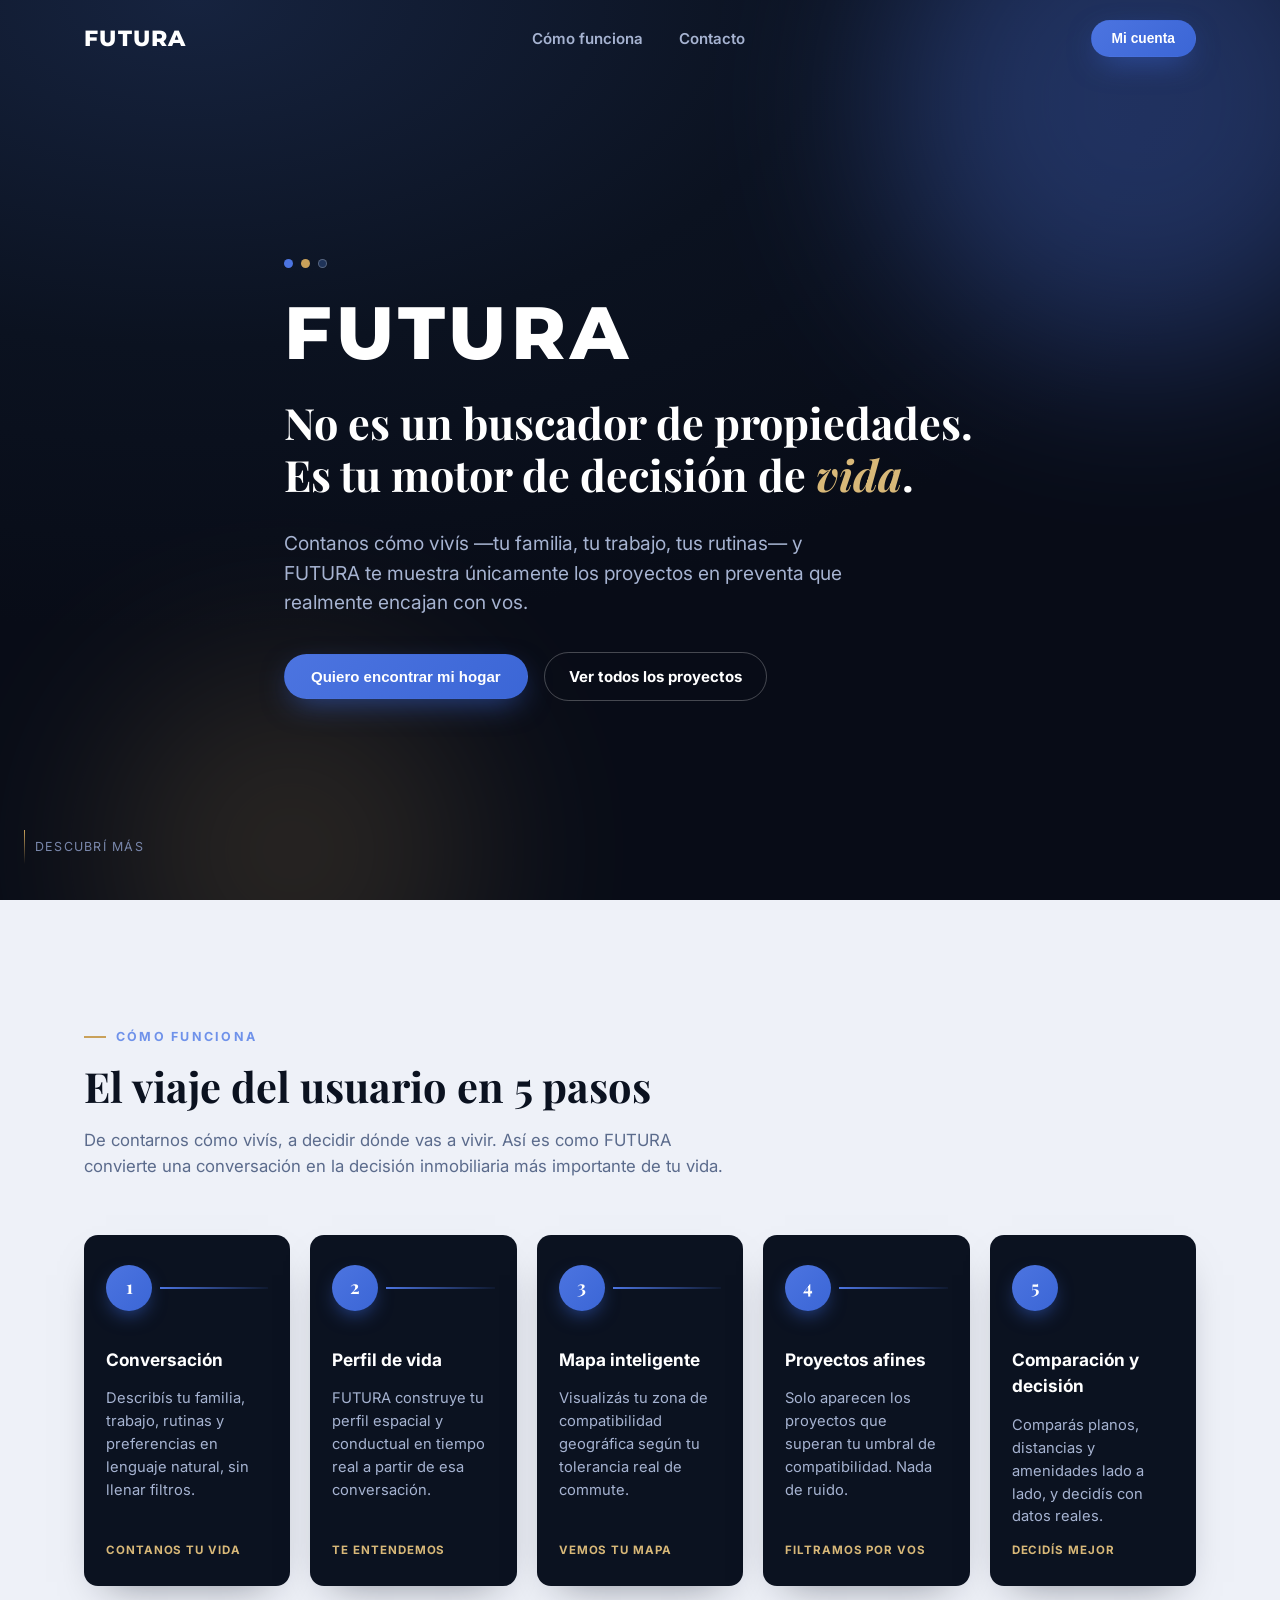
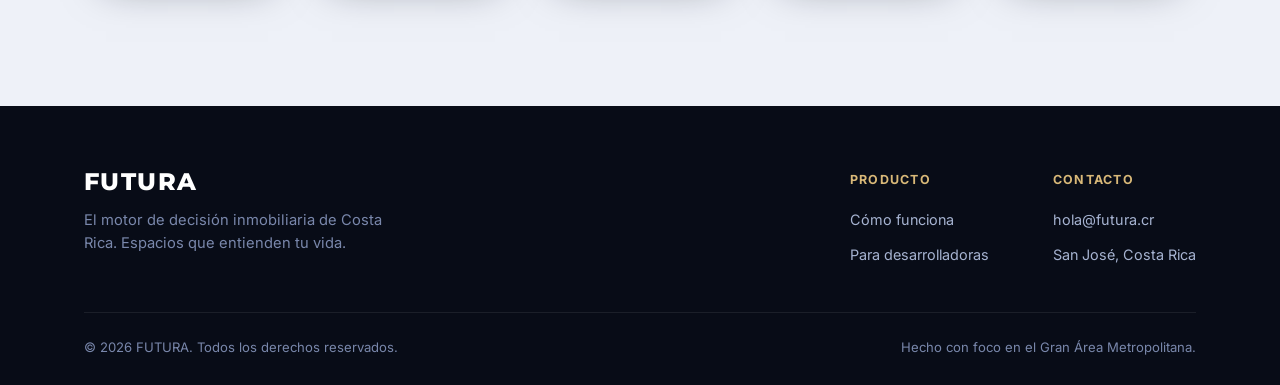
==== commit d74ced0a: "Replace landing "Unirme" button with "Mi cuenta" auth flow - index.html: swap the mailto CTA for a "" ====
--- a/index.html
+++ b/index.html
@@ -27,7 +27,7 @@
       </nav>
 
       <div class="nav-cta">
-        <a href="mailto:hola@futura.cr?subject=Quiero%20unirme%20a%20FUTURA" class="btn btn-primary btn-sm">Unirme</a>
+        <button type="button" class="btn btn-primary btn-sm" id="account-cta">Mi cuenta</button>
         <button class="menu-toggle" id="menu-toggle" aria-label="Abrir menú">
           <span></span><span></span><span></span>
         </button>
@@ -190,6 +190,11 @@
   </div>
 
   <script src="js/main.js"></script>
+  <!-- Mockup temporal de auth (localStorage). Para pasar a Supabase real,
+       cambiar por: <script src="js/supabase-client.js"></script> -->
+  <script src="js/mock-auth.js"></script>
+  <script src="js/auth-modal.js"></script>
+  <script src="js/account-cta.js"></script>
   <script src="js/agent.js"></script>
 </body>
 </html>
--- a/css/styles.css
+++ b/css/styles.css
@@ -1481,76 +1481,6 @@
   font-size: 1.15rem;
 }
 
-.compare-modal-body {
-  flex: 1;
-  overflow: auto;
-  display: flex;
-  gap: 0;
-  padding: 22px;
-}
-
-.compare-col {
-  flex: 1;
-  min-width: 220px;
-  padding: 0 18px;
-  border-right: 1px solid var(--bg-light-alt);
-}
-
-.compare-col:last-child {
-  border-right: none;
-}
-
-.compare-col-image {
-  aspect-ratio: 320 / 210;
-  background: var(--bg-light-alt);
-  border-radius: 10px;
-  overflow: hidden;
-}
-
-.compare-col-image svg {
-  width: 100%;
-  height: 100%;
-}
-
-.compare-col h4 {
-  margin-top: 14px;
-  font-family: var(--font-serif);
-  font-size: 1.05rem;
-  color: var(--text-dark);
-}
-
-.compare-specs {
-  margin-top: 12px;
-  display: grid;
-  grid-template-columns: auto 1fr;
-  gap: 6px 12px;
-}
-
-.compare-specs dt {
-  font-size: 0.78rem;
-  color: var(--text-onLight-soft);
-}
-
-.compare-specs dd {
-  font-size: 0.86rem;
-  font-weight: 700;
-  color: var(--navy-900);
-  text-align: right;
-}
-
-@media (max-width: 640px) {
-  .compare-modal-body {
-    flex-direction: column;
-  }
-
-  .compare-col {
-    border-right: none;
-    border-bottom: 1px solid var(--bg-light-alt);
-    padding: 0 0 18px;
-    margin-bottom: 18px;
-  }
-}
-
 /* ---------- Modal de login / crear cuenta ---------- */
 
 .auth-modal {
@@ -1728,29 +1658,6 @@
 
 .saved-card-remove:hover {
   text-decoration: underline;
-}
-
-.compare-inline {
-  display: flex;
-  flex-wrap: wrap;
-  gap: 22px;
-}
-
-.compare-inline .compare-col {
-  flex: 1;
-  min-width: 220px;
-  max-width: 280px;
-  border-right: none;
-  background: var(--white);
-  border-radius: var(--radius);
-  padding: 18px;
-  box-shadow: 0 14px 34px -22px rgba(11, 18, 32, 0.35);
-}
-
-.compare-col-project {
-  font-size: 0.82rem;
-  color: var(--text-muted-onlight);
-  margin-top: 2px;
 }
 
 /* ---------- Página de desarrolladora ---------- */
@@ -1952,6 +1859,98 @@
   font-style: italic;
 }
 
+/* ---------- Slider de rango de precio ---------- */
+
+.filter-field--range {
+  min-width: 240px;
+}
+
+.filter-field--range label {
+  display: flex;
+  align-items: baseline;
+  justify-content: space-between;
+  gap: 8px;
+}
+
+#price-range-display {
+  font-size: 0.78rem;
+  font-weight: 700;
+  color: var(--blue-600);
+  text-transform: none;
+  letter-spacing: 0;
+}
+
+.price-range-slider {
+  position: relative;
+  height: 32px;
+  display: flex;
+  align-items: center;
+}
+
+.price-range-track,
+.price-range-fill {
+  position: absolute;
+  left: 0;
+  right: 0;
+  height: 4px;
+  border-radius: 999px;
+}
+
+.price-range-track {
+  background: var(--bg-light-alt);
+}
+
+.price-range-fill {
+  background: var(--blue-500);
+}
+
+.price-range-slider input[type="range"] {
+  position: absolute;
+  left: 0;
+  right: 0;
+  width: 100%;
+  margin: 0;
+  background: transparent;
+  -webkit-appearance: none;
+  appearance: none;
+  pointer-events: none;
+}
+
+.price-range-slider input[type="range"]::-webkit-slider-runnable-track {
+  -webkit-appearance: none;
+  background: transparent;
+  height: 4px;
+}
+
+.price-range-slider input[type="range"]::-moz-range-track {
+  background: transparent;
+  height: 4px;
+}
+
+.price-range-slider input[type="range"]::-webkit-slider-thumb {
+  -webkit-appearance: none;
+  pointer-events: auto;
+  width: 18px;
+  height: 18px;
+  border-radius: 50%;
+  background: var(--white);
+  border: 3px solid var(--blue-600);
+  cursor: pointer;
+  margin-top: -7px;
+  box-shadow: 0 2px 6px rgba(11, 18, 32, 0.25);
+}
+
+.price-range-slider input[type="range"]::-moz-range-thumb {
+  pointer-events: auto;
+  width: 18px;
+  height: 18px;
+  border-radius: 50%;
+  background: var(--white);
+  border: 3px solid var(--blue-600);
+  cursor: pointer;
+  box-shadow: 0 2px 6px rgba(11, 18, 32, 0.25);
+}
+
 #no-matches-state {
   padding: 60px 0;
 }
@@ -1974,3 +1973,40 @@
     align-self: flex-start;
   }
 }
+
+/* ---------- Solicitar información (lead consolidado) ---------- */
+
+.lead-request {
+  margin-top: 30px;
+  display: flex;
+  align-items: center;
+  justify-content: space-between;
+  gap: 24px;
+  flex-wrap: wrap;
+  background: var(--navy-900);
+  border-radius: var(--radius);
+  padding: 28px 32px;
+}
+
+.lead-request-info h3 {
+  font-family: var(--font-serif);
+  color: var(--white);
+  font-size: 1.2rem;
+}
+
+.lead-request-info p {
+  margin-top: 6px;
+  color: var(--text-muted-ondark);
+  font-size: 0.92rem;
+  max-width: 480px;
+}
+
+.lead-request .btn {
+  white-space: nowrap;
+}
+
+.lead-request .btn:disabled {
+  opacity: 0.75;
+  cursor: default;
+  transform: none;
+}
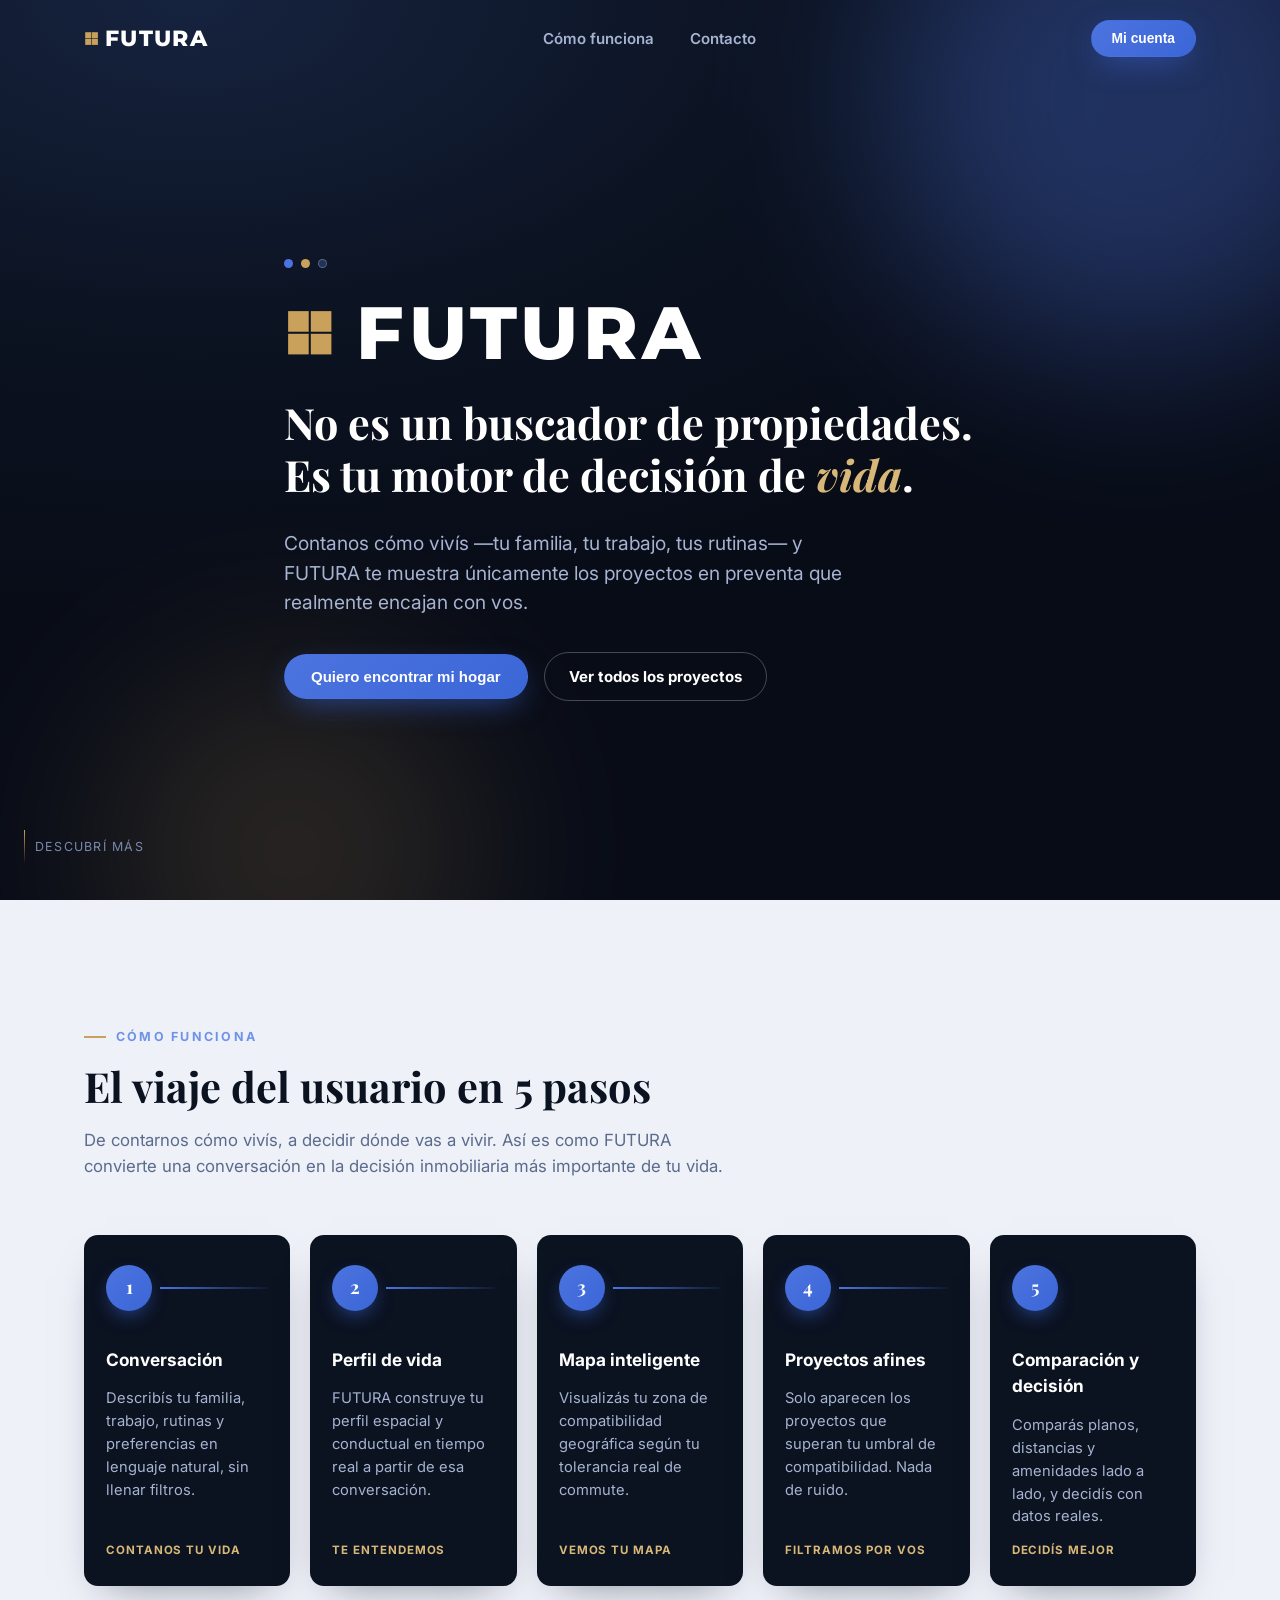
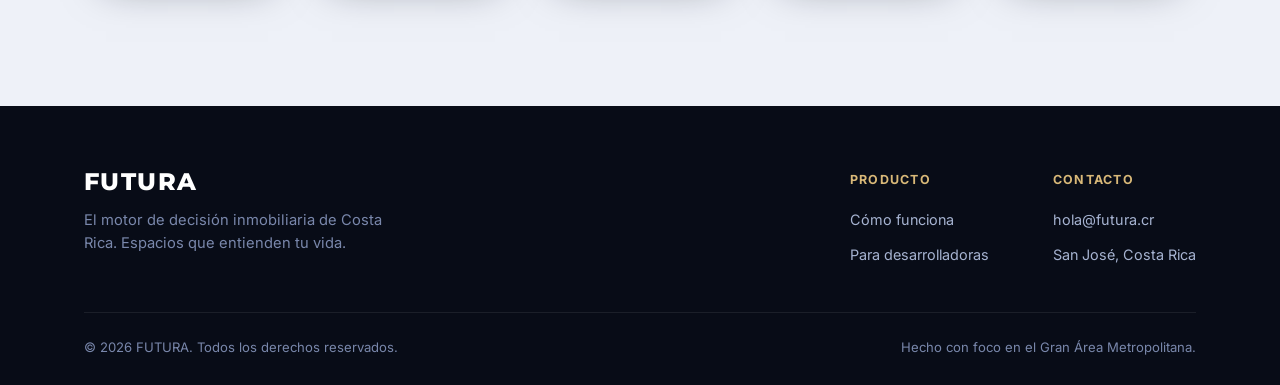
==== commit ea4bec25: "Add the gold window-grid mark next to the FUTURA wordmark Recreated as inline SVG (matching the same" ====
--- a/index.html
+++ b/index.html
@@ -19,7 +19,15 @@
   <!-- ===================== HEADER ===================== -->
   <header class="site-header" id="site-header">
     <div class="wrap">
-      <a href="#inicio" class="logo logo--nav logo--onDark" aria-label="FUTURA — inicio">FUTURA</a>
+      <a href="#inicio" class="logo logo--nav logo--onDark" aria-label="FUTURA — inicio">
+        <svg class="logo-mark" viewBox="0 0 100 100" aria-hidden="true">
+          <rect x="8" y="8" width="40" height="40" fill="currentColor" />
+          <rect x="52" y="8" width="40" height="40" fill="currentColor" />
+          <rect x="8" y="52" width="40" height="40" fill="currentColor" />
+          <rect x="52" y="52" width="40" height="40" fill="currentColor" />
+        </svg>
+        FUTURA
+      </a>
 
       <nav class="nav-links">
         <a href="#como-funciona">Cómo funciona</a>
@@ -43,7 +51,15 @@
           <span></span><span></span><span></span>
         </div>
 
-        <a href="#inicio" class="logo logo--hero logo--onDark" aria-label="FUTURA">FUTURA</a>
+        <a href="#inicio" class="logo logo--hero logo--onDark" aria-label="FUTURA">
+          <svg class="logo-mark" viewBox="0 0 100 100" aria-hidden="true">
+            <rect x="8" y="8" width="40" height="40" fill="currentColor" />
+            <rect x="52" y="8" width="40" height="40" fill="currentColor" />
+            <rect x="8" y="52" width="40" height="40" fill="currentColor" />
+            <rect x="52" y="52" width="40" height="40" fill="currentColor" />
+          </svg>
+          FUTURA
+        </a>
 
         <h1>
           No es un buscador de propiedades.<br />
--- a/css/styles.css
+++ b/css/styles.css
@@ -93,7 +93,8 @@
 
 .logo {
   display: inline-flex;
-  align-items: baseline;
+  align-items: center;
+  gap: 0.28em;
   font-family: var(--font-wordmark);
   font-weight: 800;
   letter-spacing: 0.06em;
@@ -101,6 +102,13 @@
   text-transform: uppercase;
   white-space: nowrap;
   color: var(--navy-900);
+}
+
+.logo-mark {
+  flex-shrink: 0;
+  width: 0.7em;
+  height: 0.7em;
+  color: var(--gold-500);
 }
 
 .logo--onDark {
@@ -1034,6 +1042,61 @@
   border: 1.5px solid rgba(59, 102, 214, 0.6);
 }
 
+/* ---------- Panel de rutas (proyecto -> escuelas/trabajos guardados) ---------- */
+
+.routes-panel {
+  margin-top: 4px;
+  padding: 18px 20px;
+  background: var(--white);
+  border-radius: var(--radius);
+  box-shadow: 0 14px 34px -24px rgba(11, 18, 32, 0.35);
+}
+
+.routes-panel h3 {
+  font-size: 0.94rem;
+  font-weight: 700;
+  color: var(--text-dark);
+  margin: 0 0 12px;
+}
+
+.routes-list {
+  display: flex;
+  flex-direction: column;
+  gap: 10px;
+}
+
+.route-item {
+  display: flex;
+  align-items: center;
+  gap: 10px;
+  font-size: 0.86rem;
+}
+
+.route-dot {
+  flex-shrink: 0;
+  width: 11px;
+  height: 11px;
+  border-radius: 50%;
+  border: 2px solid var(--white);
+  box-shadow: 0 0 0 1px rgba(11, 18, 32, 0.15);
+}
+
+.route-label {
+  flex: 1;
+  color: var(--text-dark);
+  font-weight: 600;
+  overflow: hidden;
+  text-overflow: ellipsis;
+  white-space: nowrap;
+}
+
+.route-duration {
+  flex-shrink: 0;
+  font-weight: 700;
+  color: var(--blue-600);
+  white-space: nowrap;
+}
+
 .results-list-section {
   background: var(--bg-light);
   padding: 20px 0 120px;
@@ -1951,6 +2014,93 @@
   box-shadow: 0 2px 6px rgba(11, 18, 32, 0.25);
 }
 
+/* ---------- Filtros de escuelas / trabajo (chips + Places Autocomplete) ---------- */
+
+.filter-field--chips {
+  min-width: 220px;
+}
+
+.chip-input {
+  display: flex;
+  flex-wrap: wrap;
+  align-items: center;
+  gap: 6px;
+  border: 1px solid var(--bg-light-alt);
+  background: var(--bg-light);
+  border-radius: 10px;
+  padding: 7px 10px;
+  min-height: 44px;
+}
+
+.chip-input:focus-within {
+  outline: 2px solid var(--blue-500);
+  outline-offset: 1px;
+}
+
+.chip-input-tags {
+  display: flex;
+  flex-wrap: wrap;
+  gap: 6px;
+}
+
+.chip-tag {
+  display: inline-flex;
+  align-items: center;
+  gap: 6px;
+  background: var(--white);
+  border: 1px solid var(--bg-light-alt);
+  border-radius: 999px;
+  padding: 4px 6px 4px 12px;
+  font-size: 0.82rem;
+  font-weight: 600;
+  color: var(--text-dark);
+  max-width: 220px;
+}
+
+.chip-tag span {
+  overflow: hidden;
+  text-overflow: ellipsis;
+  white-space: nowrap;
+}
+
+.chip-tag button {
+  flex-shrink: 0;
+  display: flex;
+  align-items: center;
+  justify-content: center;
+  width: 18px;
+  height: 18px;
+  border: none;
+  border-radius: 50%;
+  background: var(--bg-light-alt);
+  color: var(--text-onLight-soft);
+  font-size: 0.85rem;
+  line-height: 1;
+  cursor: pointer;
+  transition: background 0.2s ease, color 0.2s ease;
+}
+
+.chip-tag button:hover {
+  background: var(--blue-500);
+  color: var(--white);
+}
+
+.chip-input input[type="text"] {
+  flex: 1;
+  min-width: 90px;
+  border: none;
+  background: transparent;
+  font-family: var(--font-sans);
+  font-size: 0.88rem;
+  color: var(--text-dark);
+  outline: none;
+}
+
+.chip-input input[type="text"]:disabled {
+  cursor: wait;
+  opacity: 0.6;
+}
+
 #no-matches-state {
   padding: 60px 0;
 }
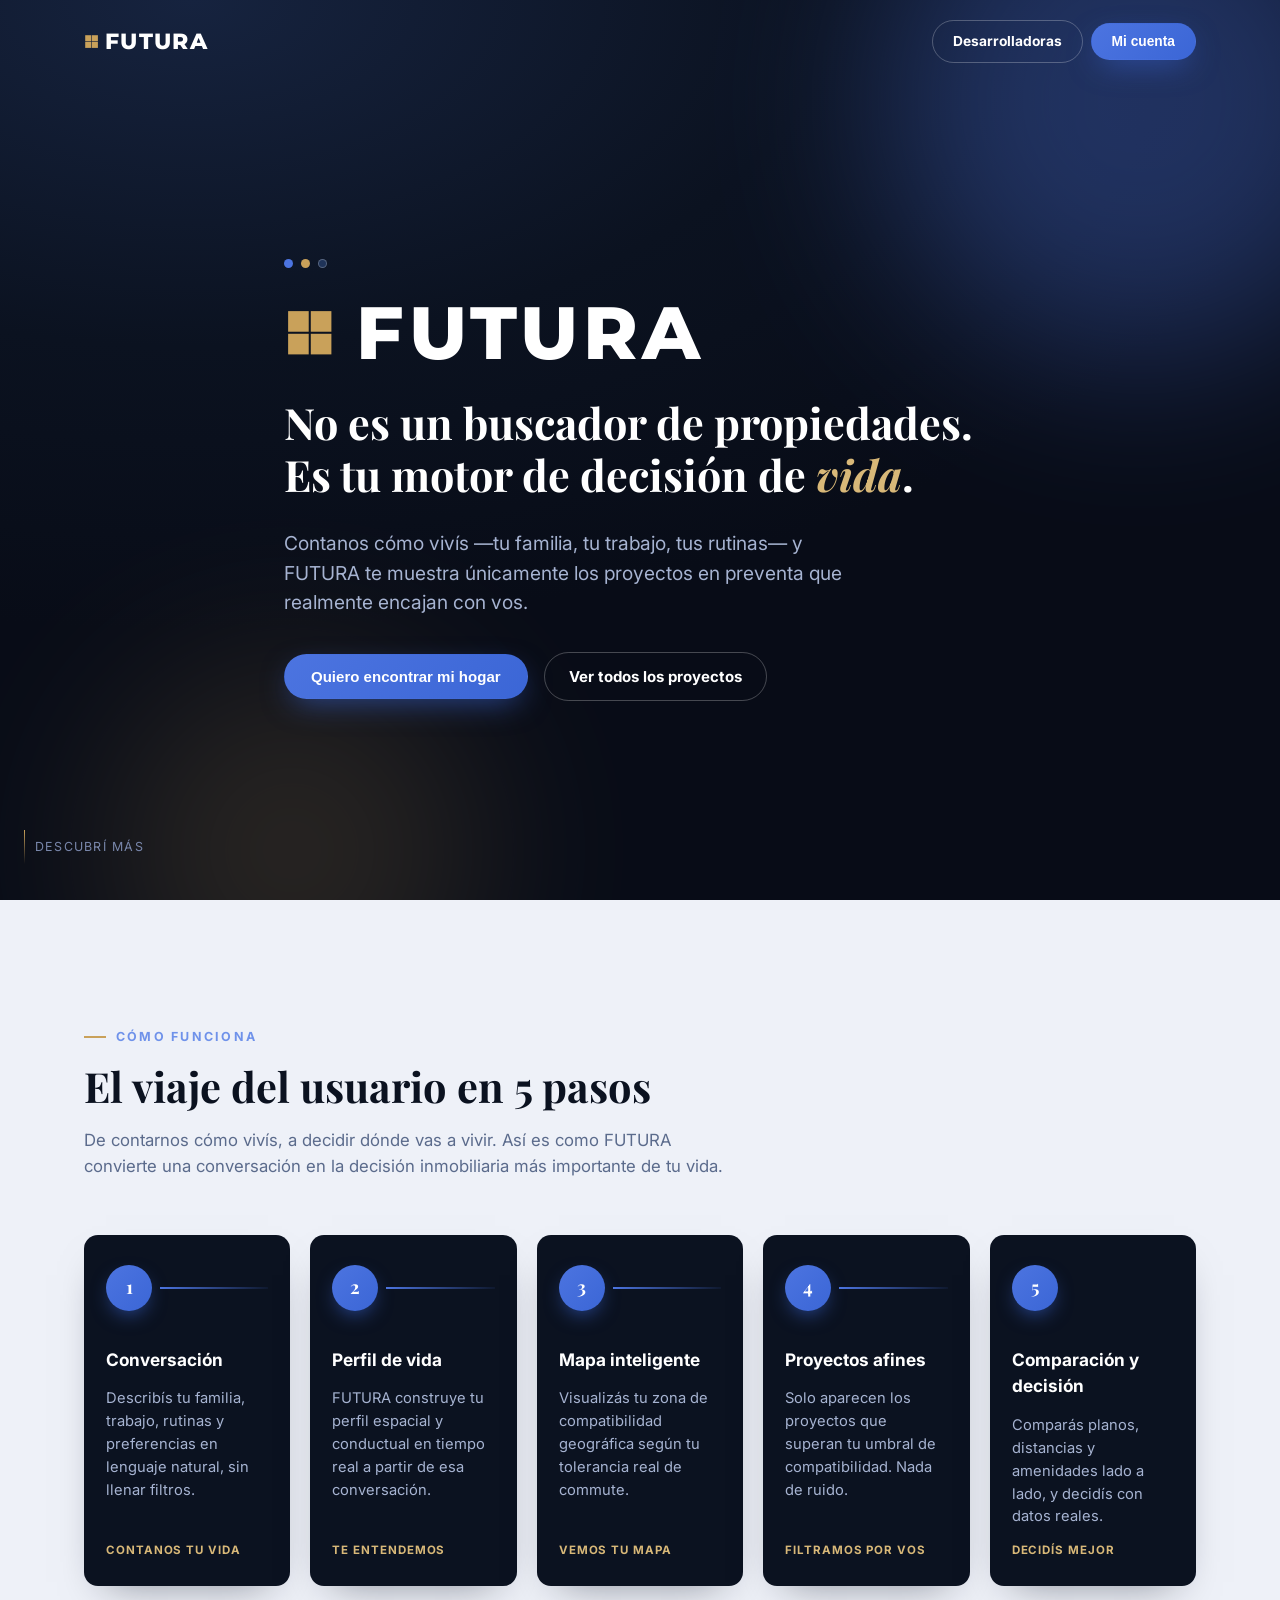
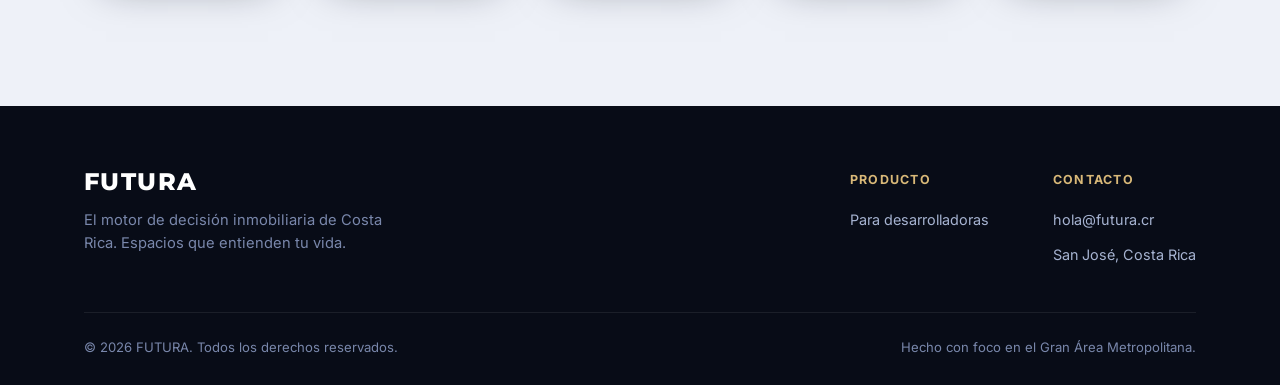
==== commit 152ea193: "Add Desarrolladoras listing page; remove Cómo funciona/Contacto from landing - New desarrolladoras.h" ====
--- a/index.html
+++ b/index.html
@@ -29,12 +29,8 @@
         FUTURA
       </a>
 
-      <nav class="nav-links">
-        <a href="#como-funciona">Cómo funciona</a>
-        <a href="#contacto">Contacto</a>
-      </nav>
-
       <div class="nav-cta">
+        <a href="desarrolladoras.html" class="btn btn-ghost btn-sm">Desarrolladoras</a>
         <button type="button" class="btn btn-primary btn-sm" id="account-cta">Mi cuenta</button>
         <button class="menu-toggle" id="menu-toggle" aria-label="Abrir menú">
           <span></span><span></span><span></span>
@@ -161,7 +157,6 @@
         <div class="footer-links">
           <div class="footer-col">
             <h4>Producto</h4>
-            <a href="#como-funciona">Cómo funciona</a>
             <a href="mailto:hola@futura.cr?subject=Soy%20desarrolladora%20inmobiliaria">Para desarrolladoras</a>
           </div>
           <div class="footer-col">
--- a/css/styles.css
+++ b/css/styles.css
@@ -1201,6 +1201,54 @@
   text-decoration: underline;
 }
 
+/* ---------- Listado de desarrolladoras ---------- */
+
+.developer-list {
+  display: grid;
+  grid-template-columns: repeat(auto-fill, minmax(280px, 1fr));
+  gap: 22px;
+}
+
+.developer-card {
+  background: var(--white);
+  border-radius: var(--radius);
+  padding: 24px;
+  display: flex;
+  align-items: center;
+  justify-content: space-between;
+  gap: 16px;
+  box-shadow: 0 14px 34px -22px rgba(11, 18, 32, 0.35);
+  transition: transform 0.2s ease, box-shadow 0.2s ease;
+}
+
+.developer-card:hover {
+  transform: translateY(-3px);
+  box-shadow: 0 22px 44px -20px rgba(11, 18, 32, 0.4);
+}
+
+.developer-card-name {
+  font-family: var(--font-serif);
+  font-size: 1.15rem;
+  color: var(--text-dark);
+}
+
+.developer-card-count {
+  margin-top: 4px;
+  font-size: 0.86rem;
+  color: var(--text-muted-onlight);
+}
+
+.developer-card-arrow {
+  flex-shrink: 0;
+  font-size: 1.3rem;
+  color: var(--blue-600);
+  transition: transform 0.2s ease;
+}
+
+.developer-card:hover .developer-card-arrow {
+  transform: translateX(3px);
+}
+
 @media (max-width: 640px) {
   .results-map {
     height: 400px;
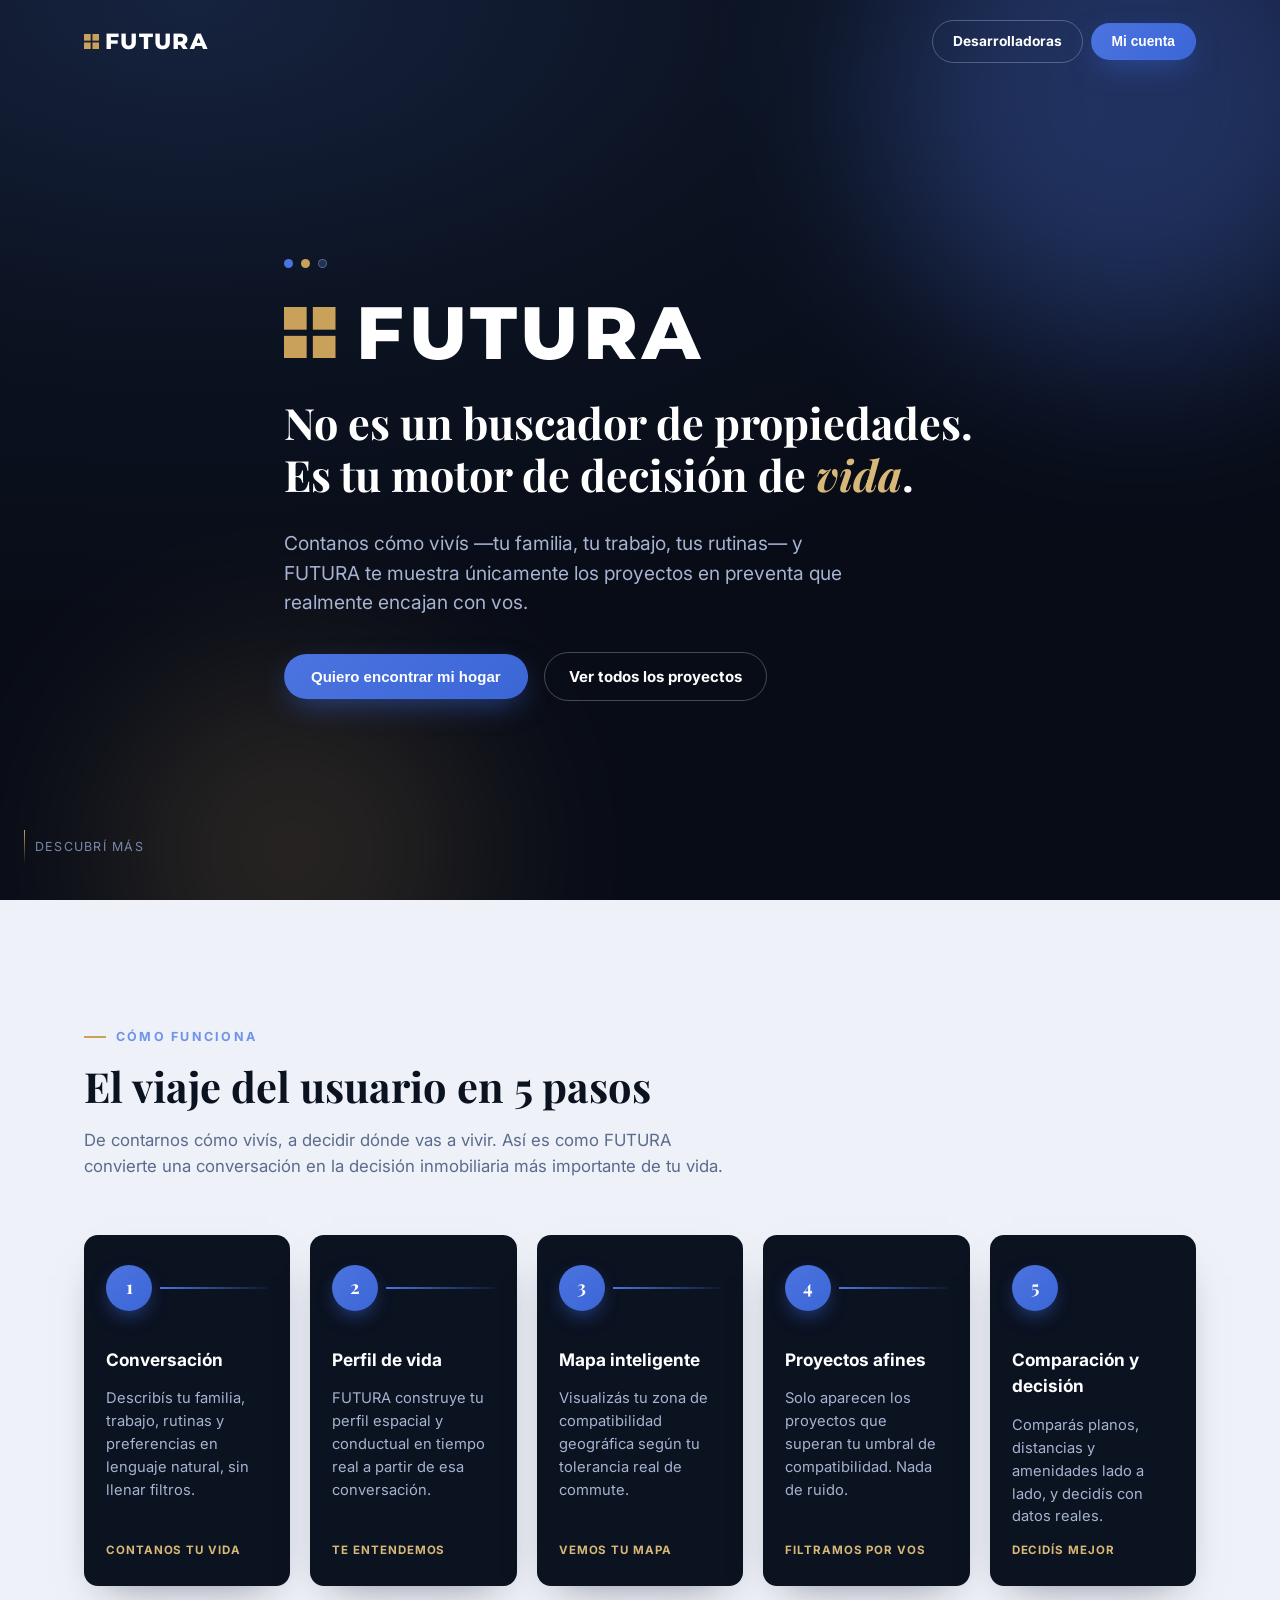
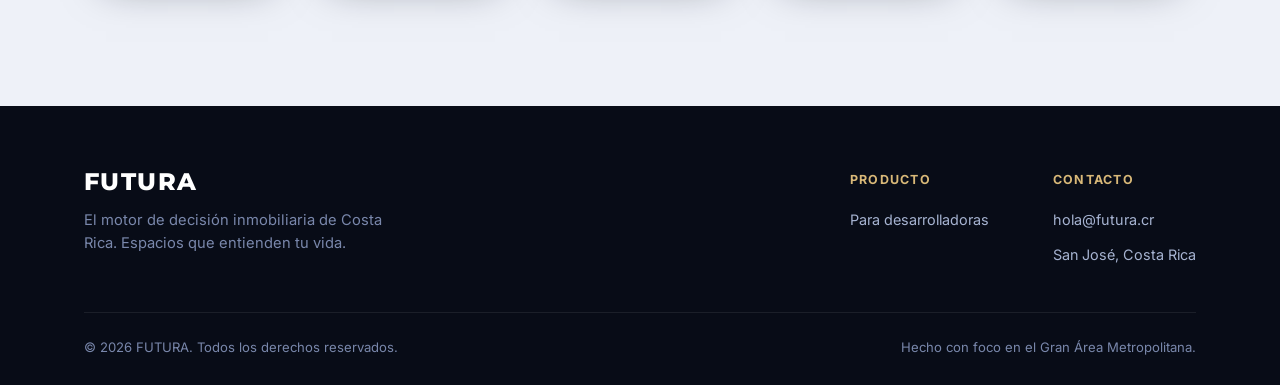
==== commit 8fe574b0: "Tighten logo-mark proportions; add "Ver todos los proyectos" nav button - index.html: adjust the gol" ====
--- a/index.html
+++ b/index.html
@@ -21,10 +21,10 @@
     <div class="wrap">
       <a href="#inicio" class="logo logo--nav logo--onDark" aria-label="FUTURA — inicio">
         <svg class="logo-mark" viewBox="0 0 100 100" aria-hidden="true">
-          <rect x="8" y="8" width="40" height="40" fill="currentColor" />
-          <rect x="52" y="8" width="40" height="40" fill="currentColor" />
-          <rect x="8" y="52" width="40" height="40" fill="currentColor" />
-          <rect x="52" y="52" width="40" height="40" fill="currentColor" />
+          <rect x="0" y="0" width="44" height="44" fill="currentColor" />
+          <rect x="56" y="0" width="44" height="44" fill="currentColor" />
+          <rect x="0" y="56" width="44" height="44" fill="currentColor" />
+          <rect x="56" y="56" width="44" height="44" fill="currentColor" />
         </svg>
         FUTURA
       </a>
@@ -49,10 +49,10 @@
 
         <a href="#inicio" class="logo logo--hero logo--onDark" aria-label="FUTURA">
           <svg class="logo-mark" viewBox="0 0 100 100" aria-hidden="true">
-            <rect x="8" y="8" width="40" height="40" fill="currentColor" />
-            <rect x="52" y="8" width="40" height="40" fill="currentColor" />
-            <rect x="8" y="52" width="40" height="40" fill="currentColor" />
-            <rect x="52" y="52" width="40" height="40" fill="currentColor" />
+            <rect x="0" y="0" width="44" height="44" fill="currentColor" />
+            <rect x="56" y="0" width="44" height="44" fill="currentColor" />
+            <rect x="0" y="56" width="44" height="44" fill="currentColor" />
+            <rect x="56" y="56" width="44" height="44" fill="currentColor" />
           </svg>
           FUTURA
         </a>
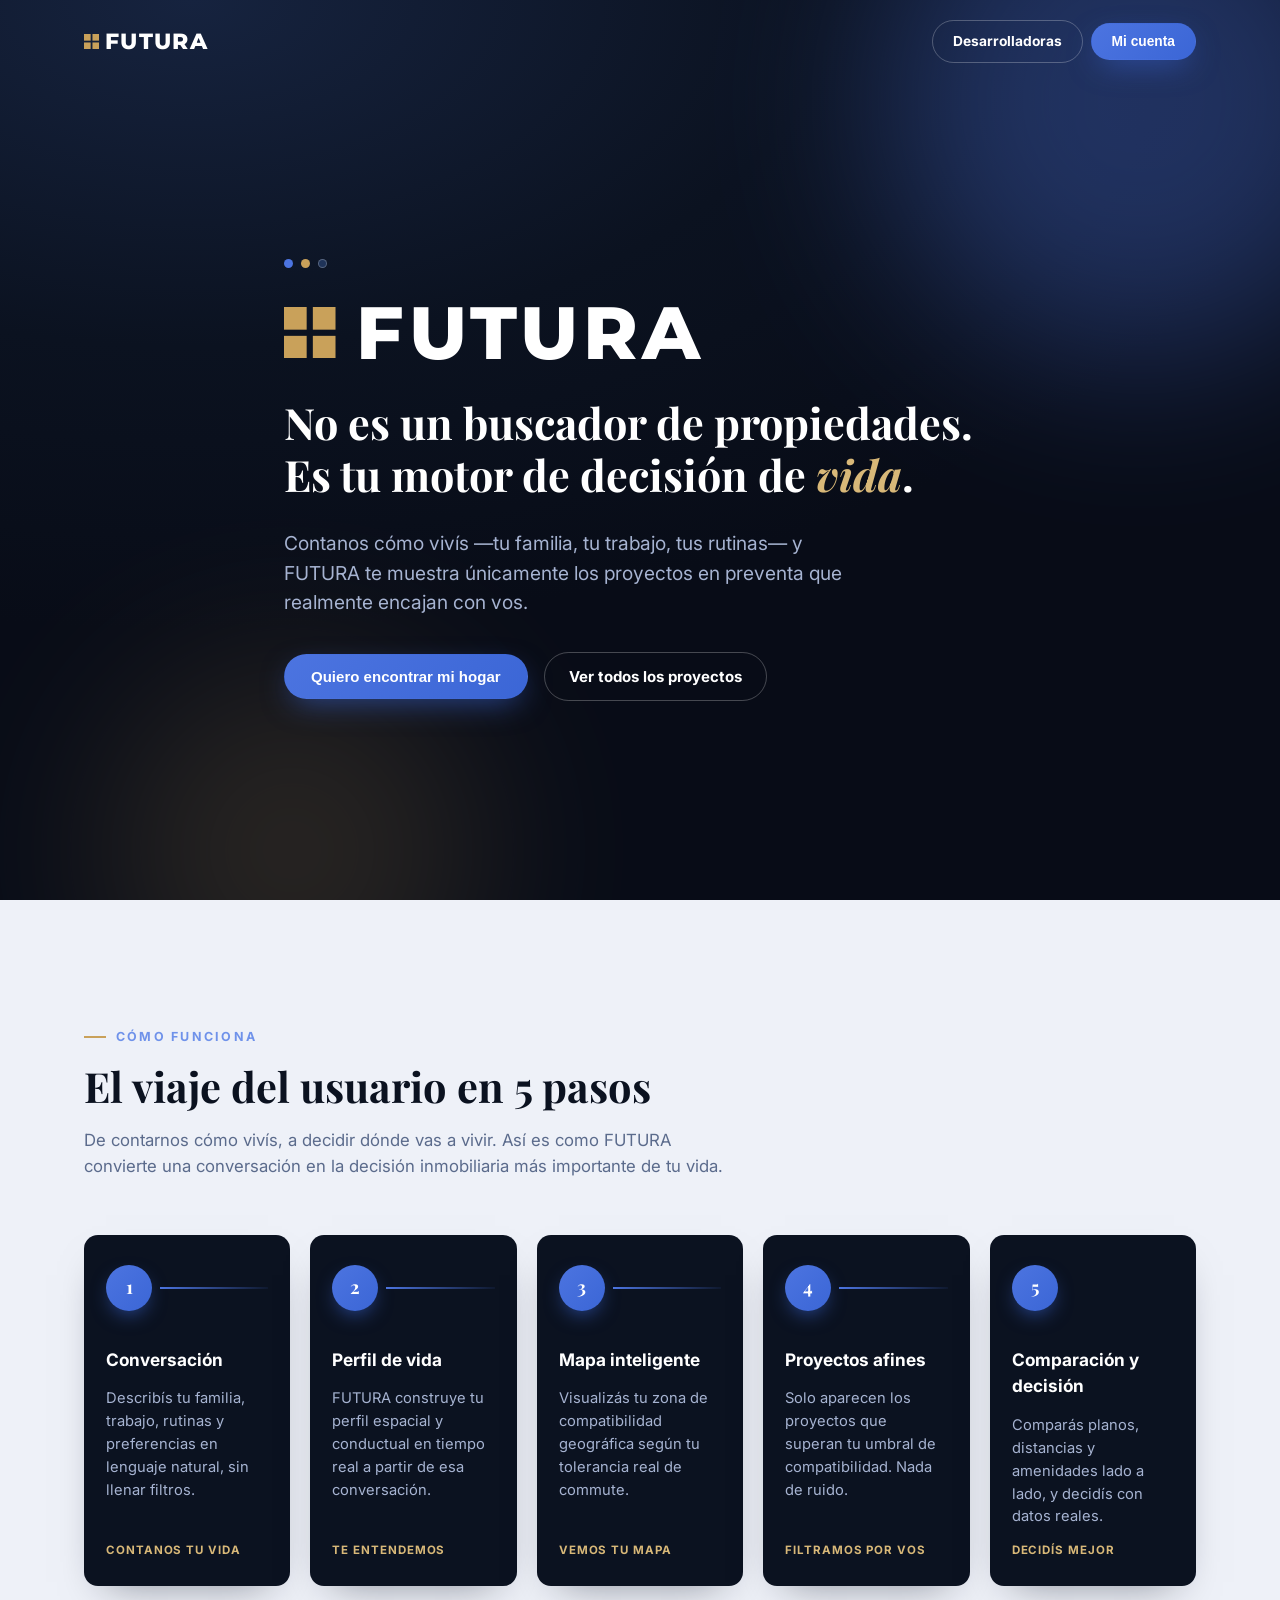
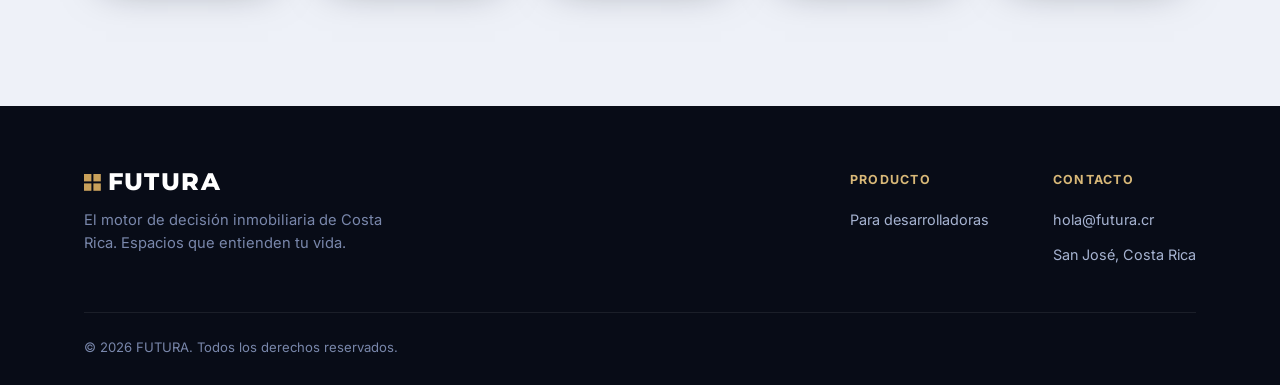
==== commit 9a8bc9ad: "Logo mark on every page's corners; drop scroll cue and footer tagline - Add the gold window-grid mar" ====
--- a/index.html
+++ b/index.html
@@ -72,11 +72,6 @@
           <a href="resultados.html" class="btn btn-ghost">Ver todos los proyectos</a>
         </div>
       </div>
-
-      <div class="scroll-cue">
-        <span class="line"></span>
-        Descubrí más
-      </div>
     </section>
 
     <!-- ===================== VIAJE DEL USUARIO ===================== -->
@@ -150,7 +145,15 @@
     <div class="wrap">
       <div class="footer-top">
         <div class="footer-brand">
-          <a href="#inicio" class="logo logo--footer logo--onDark" aria-label="FUTURA">FUTURA</a>
+          <a href="#inicio" class="logo logo--footer logo--onDark" aria-label="FUTURA">
+            <svg class="logo-mark" viewBox="0 0 100 100" aria-hidden="true">
+              <rect x="0" y="0" width="44" height="44" fill="currentColor" />
+              <rect x="56" y="0" width="44" height="44" fill="currentColor" />
+              <rect x="0" y="56" width="44" height="44" fill="currentColor" />
+              <rect x="56" y="56" width="44" height="44" fill="currentColor" />
+            </svg>
+            FUTURA
+          </a>
           <p>El motor de decisión inmobiliaria de Costa Rica. Espacios que entienden tu vida.</p>
         </div>
 
@@ -169,7 +172,6 @@
 
       <div class="footer-bottom">
         <span>© 2026 FUTURA. Todos los derechos reservados.</span>
-        <span>Hecho con foco en el Gran Área Metropolitana.</span>
       </div>
     </div>
   </footer>
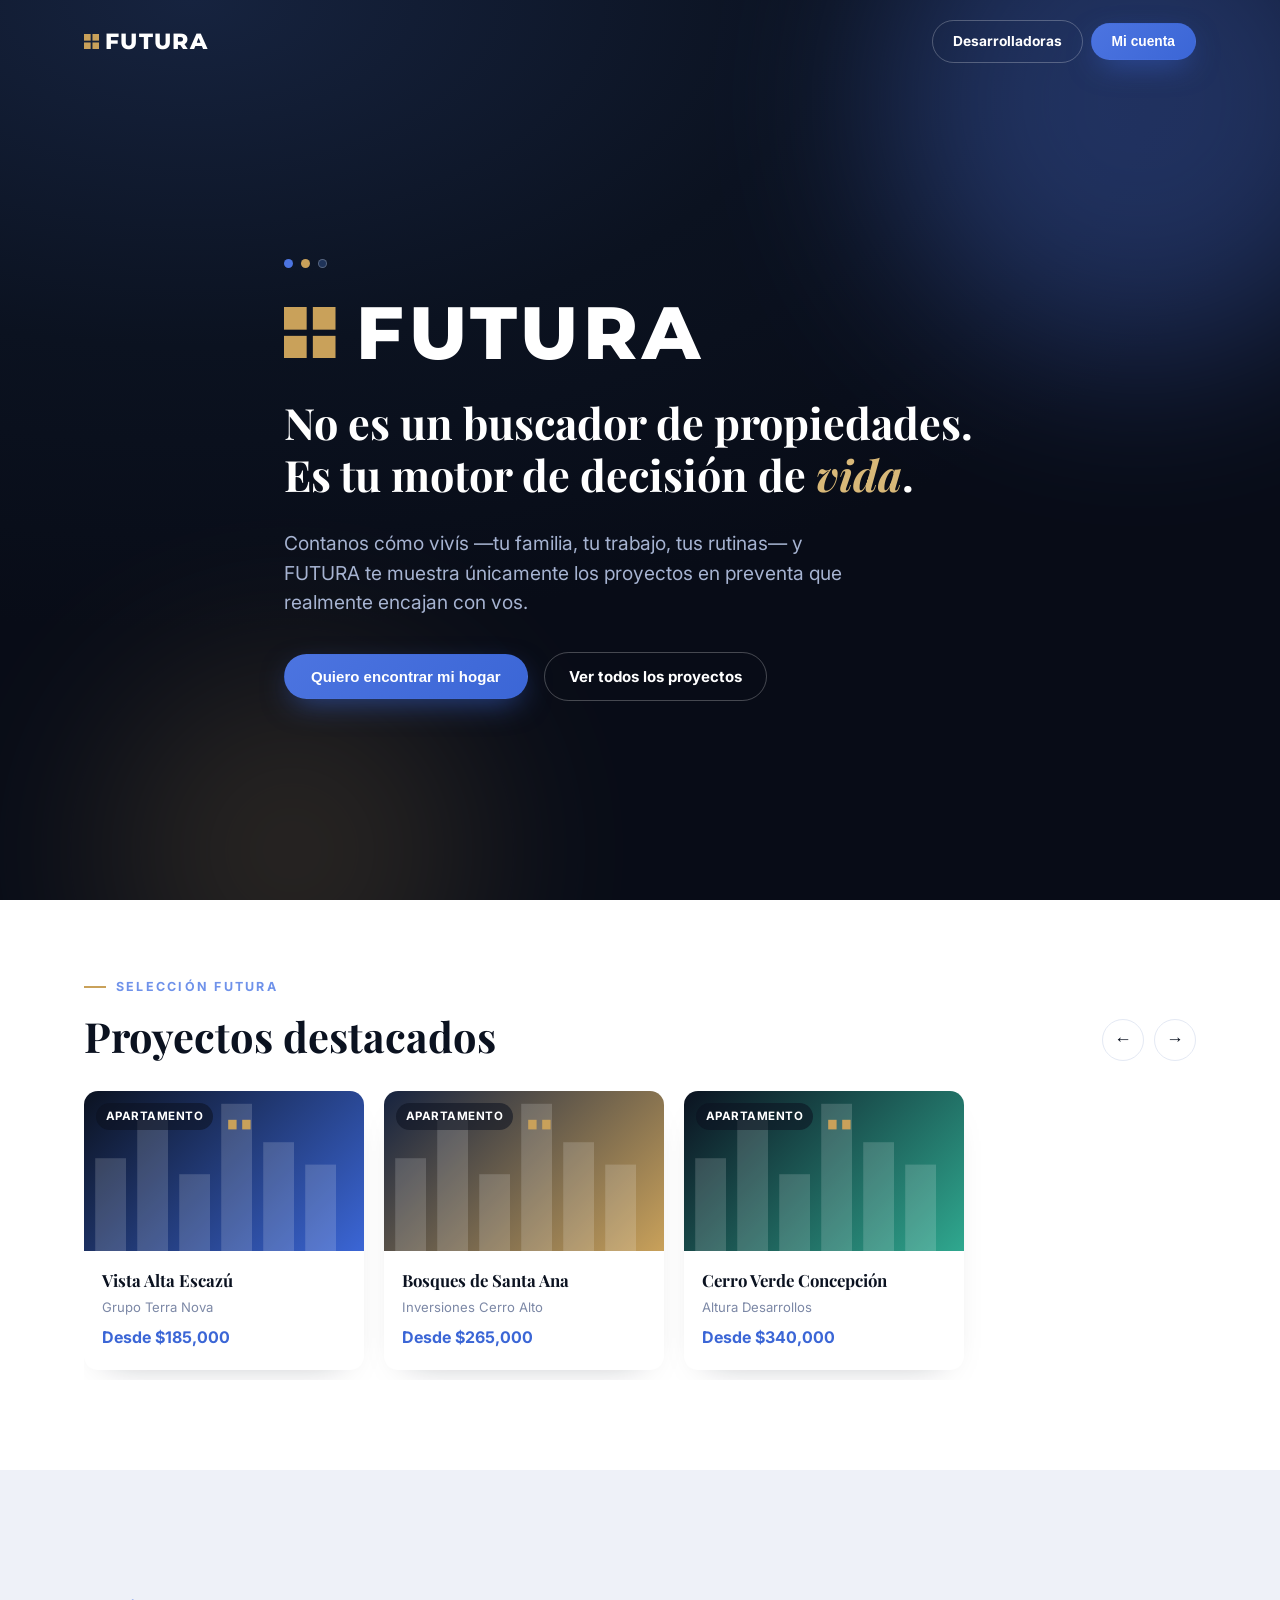
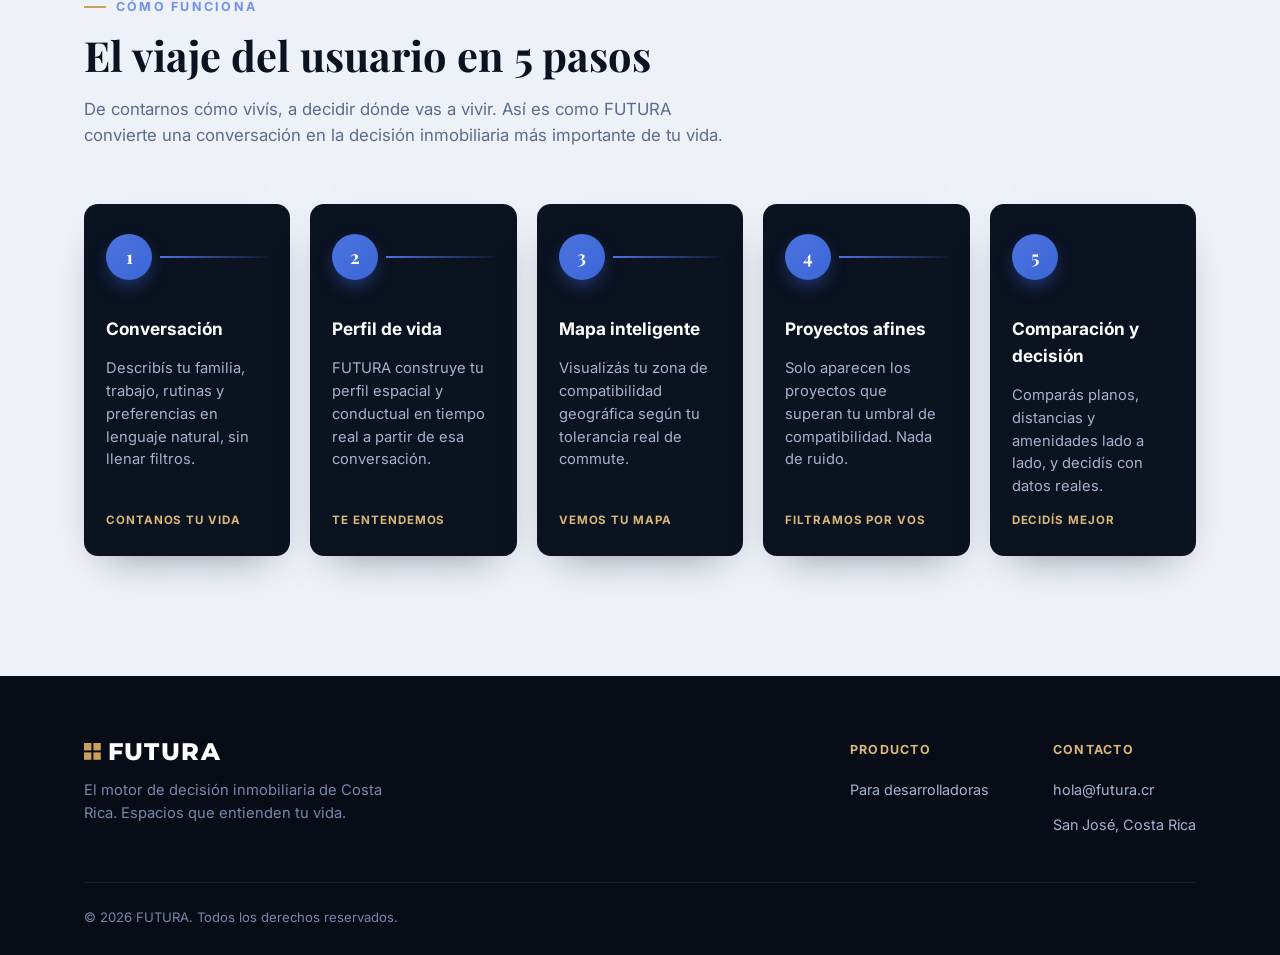
==== commit d9701403: "Add a featured-projects carousel to the homepage and an admin toggle page New "Proyectos destacados"" ====
--- a/index.html
+++ b/index.html
@@ -71,6 +71,24 @@
           <button type="button" class="btn btn-primary" id="open-agent-btn">Quiero encontrar mi hogar</button>
           <a href="resultados.html" class="btn btn-ghost">Ver todos los proyectos</a>
         </div>
+      </div>
+    </section>
+
+    <!-- ===================== PROYECTOS DESTACADOS ===================== -->
+    <section class="featured" id="destacados">
+      <div class="wrap">
+        <div class="section-head featured-head">
+          <div>
+            <span class="eyebrow">Selección FUTURA</span>
+            <h2>Proyectos destacados</h2>
+          </div>
+          <div class="featured-arrows">
+            <button type="button" class="featured-arrow" id="featured-prev" aria-label="Ver proyectos destacados anteriores">←</button>
+            <button type="button" class="featured-arrow" id="featured-next" aria-label="Ver proyectos destacados siguientes">→</button>
+          </div>
+        </div>
+
+        <div class="featured-track" id="featured-track" tabindex="0" aria-label="Proyectos destacados"></div>
       </div>
     </section>
 
@@ -183,8 +201,8 @@
         <div class="agent-header-id">
           <span class="agent-avatar" aria-hidden="true">F</span>
           <div>
-            <p class="agent-title" id="agent-title">Asistente FUTURA</p>
-            <p class="agent-subtitle" id="agent-progress-label">Pregunta 1 de 9</p>
+            <p class="agent-title" id="agent-title">Asesor de estilo de vida FUTURA</p>
+            <p class="agent-subtitle" id="agent-progress-label">0 de 5 datos captados</p>
           </div>
         </div>
         <button type="button" class="agent-close" id="agent-close" aria-label="Cerrar">&times;</button>
@@ -196,13 +214,25 @@
 
       <div class="agent-chat" id="agent-chat"></div>
 
+      <div class="agent-cta" id="agent-cta" hidden>
+        <p id="agent-cta-text">Ya tengo algunas pistas sobre tu estilo de vida.</p>
+        <button type="button" class="btn btn-primary btn-sm" id="agent-cta-btn">Ver los proyectos que podrían encajar</button>
+      </div>
+
       <form class="agent-composer" id="agent-composer">
-        <div class="agent-input-area" id="agent-input-area"></div>
+        <div class="agent-input-area">
+          <input type="text" id="agent-text-input" placeholder="Escribí tu respuesta..." autocomplete="off" />
+          <button type="submit" class="agent-send" id="agent-send-btn" aria-label="Enviar respuesta">→</button>
+        </div>
       </form>
     </div>
   </div>
 
   <script src="js/main.js"></script>
+  <script src="js/projects-data.js"></script>
+  <script src="js/breadcrumb-nav.js"></script>
+  <script src="js/featured-mock.js"></script>
+  <script src="js/featured-carousel.js"></script>
   <!-- Mockup temporal de auth (localStorage). Para pasar a Supabase real,
        cambiar por: <script src="js/supabase-client.js"></script> -->
   <script src="js/mock-auth.js"></script>
--- a/css/styles.css
+++ b/css/styles.css
@@ -384,6 +384,237 @@
 
 .section-head.onDark p {
   color: var(--text-muted-ondark);
+}
+
+/* ---------- Proyectos destacados ---------- */
+
+.featured {
+  background: var(--white);
+  padding: 70px 0 90px;
+}
+
+.featured-head {
+  max-width: none;
+  display: flex;
+  align-items: flex-end;
+  justify-content: space-between;
+  gap: 20px;
+  margin-bottom: 30px;
+}
+
+.featured-head h2 {
+  margin-bottom: 0;
+}
+
+.featured-arrows {
+  display: flex;
+  gap: 10px;
+  flex-shrink: 0;
+}
+
+.featured-arrow {
+  width: 42px;
+  height: 42px;
+  border-radius: 50%;
+  border: 1.5px solid var(--bg-light-alt);
+  background: var(--white);
+  color: var(--navy-900);
+  font-size: 1.1rem;
+  cursor: pointer;
+  transition: border-color 0.2s ease, color 0.2s ease, transform 0.2s ease;
+}
+
+.featured-arrow:hover {
+  border-color: var(--blue-500);
+  color: var(--blue-600);
+  transform: translateY(-1px);
+}
+
+.featured-track {
+  display: flex;
+  gap: 20px;
+  overflow-x: auto;
+  scroll-snap-type: x proximity;
+  padding-bottom: 10px;
+  scrollbar-width: thin;
+}
+
+.featured-track:focus-visible {
+  outline: 2px solid var(--blue-500);
+  outline-offset: 4px;
+}
+
+.featured-card {
+  scroll-snap-align: start;
+  flex: 0 0 280px;
+  display: block;
+  text-decoration: none;
+  color: inherit;
+  background: var(--white);
+  border-radius: var(--radius);
+  overflow: hidden;
+  box-shadow: 0 14px 34px -24px rgba(11, 18, 32, 0.35);
+  transition: transform 0.2s ease, box-shadow 0.2s ease;
+}
+
+.featured-card:hover {
+  transform: translateY(-4px);
+  box-shadow: 0 20px 40px -20px rgba(11, 18, 32, 0.4);
+}
+
+.featured-card-visual {
+  position: relative;
+  height: 160px;
+}
+
+.featured-card-visual--0 { background: linear-gradient(135deg, var(--navy-900), var(--blue-600)); }
+.featured-card-visual--1 { background: linear-gradient(135deg, var(--navy-700), var(--gold-500)); }
+.featured-card-visual--2 { background: linear-gradient(135deg, var(--navy-900), #2fa88f); }
+.featured-card-visual--3 { background: linear-gradient(135deg, var(--navy-900), #8f3bd6); }
+
+.featured-card-skyline {
+  width: 100%;
+  height: 100%;
+}
+
+.featured-card-skyline rect {
+  fill: rgba(255, 255, 255, 0.16);
+}
+
+.featured-card-window {
+  fill: var(--gold-500) !important;
+}
+
+.featured-card-badge {
+  position: absolute;
+  top: 12px;
+  left: 12px;
+  padding: 5px 10px;
+  border-radius: 999px;
+  background: rgba(11, 18, 32, 0.55);
+  color: var(--white);
+  font-size: 0.72rem;
+  font-weight: 700;
+  text-transform: uppercase;
+  letter-spacing: 0.04em;
+}
+
+.featured-card-body {
+  padding: 16px 18px 20px;
+}
+
+.featured-card-body h3 {
+  font-family: var(--font-serif);
+  font-size: 1.05rem;
+  margin: 0 0 4px;
+  color: var(--text-dark);
+}
+
+.featured-card-developer {
+  font-size: 0.82rem;
+  color: var(--text-onLight-soft);
+  margin: 0 0 8px;
+}
+
+.featured-card-price {
+  font-weight: 700;
+  color: var(--blue-600);
+  margin: 0;
+}
+
+@media (max-width: 640px) {
+  .featured-head {
+    flex-direction: column;
+    align-items: flex-start;
+  }
+}
+
+/* ---------- Switch (toggle) ---------- */
+
+.switch {
+  position: relative;
+  display: inline-flex;
+  align-items: center;
+  flex-shrink: 0;
+  cursor: pointer;
+}
+
+.switch input {
+  position: absolute;
+  inset: 0;
+  opacity: 0;
+  margin: 0;
+  cursor: pointer;
+}
+
+.switch-track {
+  width: 44px;
+  height: 24px;
+  border-radius: 999px;
+  background: var(--bg-light-alt);
+  display: inline-flex;
+  align-items: center;
+  padding: 3px;
+  transition: background 0.2s ease;
+}
+
+.switch-thumb {
+  width: 18px;
+  height: 18px;
+  border-radius: 50%;
+  background: var(--white);
+  box-shadow: 0 1px 3px rgba(11, 18, 32, 0.3);
+  transition: transform 0.2s ease;
+}
+
+.switch input:checked + .switch-track {
+  background: var(--blue-600);
+}
+
+.switch input:checked + .switch-track .switch-thumb {
+  transform: translateX(20px);
+}
+
+.switch input:focus-visible + .switch-track {
+  outline: 2px solid var(--blue-500);
+  outline-offset: 2px;
+}
+
+/* ---------- Admin: destacados ---------- */
+
+.admin-list {
+  display: flex;
+  flex-direction: column;
+  background: var(--white);
+  border-radius: var(--radius);
+  box-shadow: 0 14px 34px -24px rgba(11, 18, 32, 0.35);
+  overflow: hidden;
+}
+
+.admin-row {
+  display: flex;
+  align-items: center;
+  justify-content: space-between;
+  gap: 20px;
+  padding: 18px 22px;
+  border-bottom: 1px solid var(--bg-light-alt);
+}
+
+.admin-row:last-child {
+  border-bottom: none;
+}
+
+.admin-row-info h3 {
+  font-family: var(--font-serif);
+  font-size: 1.02rem;
+  margin: 0 0 4px;
+  color: var(--text-dark);
+}
+
+.admin-row-info p {
+  font-size: 0.86rem;
+  color: var(--text-onLight-soft);
+  margin: 0;
 }
 
 /* ---------- Viaje del usuario ---------- */
@@ -728,6 +959,64 @@
   to { opacity: 1; transform: translateY(0); }
 }
 
+.agent-key-gate {
+  align-self: stretch;
+  width: 100%;
+  background: var(--navy-900);
+  color: var(--white);
+  border-radius: 16px;
+  padding: 18px 20px;
+  display: flex;
+  flex-direction: column;
+  gap: 10px;
+  animation: agent-bubble-in 0.25s ease;
+}
+
+.agent-key-gate-title {
+  font-weight: 700;
+  font-size: 0.98rem;
+  margin: 0;
+}
+
+.agent-key-gate-desc {
+  font-size: 0.84rem;
+  line-height: 1.5;
+  color: rgba(255, 255, 255, 0.72);
+  margin: 0;
+}
+
+.agent-key-gate-form {
+  display: flex;
+  gap: 8px;
+}
+
+.agent-key-gate-form input {
+  flex: 1;
+  min-width: 0;
+  border: 1px solid rgba(255, 255, 255, 0.25);
+  background: rgba(255, 255, 255, 0.08);
+  border-radius: 10px;
+  padding: 9px 12px;
+  color: var(--white);
+  font-family: var(--font-sans);
+  font-size: 0.88rem;
+}
+
+.agent-key-gate-form input::placeholder {
+  color: rgba(255, 255, 255, 0.45);
+}
+
+.agent-key-gate-form input:focus {
+  outline: 2px solid var(--gold-500);
+  outline-offset: 1px;
+}
+
+.agent-key-gate-warning {
+  font-size: 0.76rem;
+  color: var(--gold-500);
+  margin: 0;
+}
+
 .agent-bubble.bot {
   align-self: flex-start;
   background: var(--white);
@@ -839,50 +1128,24 @@
   transform: none;
 }
 
-.agent-chips {
-  display: flex;
-  flex-wrap: wrap;
-  gap: 10px;
-  width: 100%;
-}
-
-.agent-chip {
-  padding: 10px 18px;
-  border-radius: 999px;
-  border: 1.5px solid var(--navy-600);
-  background: var(--white);
-  color: var(--navy-900);
-  font-size: 0.88rem;
-  font-weight: 600;
-  cursor: pointer;
-  transition: background 0.2s ease, color 0.2s ease, border-color 0.2s ease;
-}
-
-.agent-chip:hover {
-  border-color: var(--blue-500);
-  color: var(--blue-600);
-}
-
-.agent-chip.is-selected {
-  background: var(--navy-900);
-  border-color: var(--navy-900);
-  color: var(--white);
-}
-
-.agent-final {
-  display: flex;
-  flex-direction: column;
-  align-items: center;
+.agent-cta {
+  display: flex;
+  align-items: center;
+  justify-content: space-between;
   gap: 14px;
-  padding: 8px 4px 4px;
-  text-align: center;
-  width: 100%;
-}
-
-.agent-final p {
-  font-size: 0.88rem;
+  padding: 12px 18px;
+  border-top: 1px solid var(--bg-light-alt);
+  background: var(--bg-light);
+}
+
+.agent-cta[hidden] {
+  display: none;
+}
+
+.agent-cta p {
+  font-size: 0.86rem;
   color: var(--text-muted-onlight);
-  max-width: 380px;
+  margin: 0;
 }
 
 @media (max-width: 560px) {
@@ -1000,6 +1263,25 @@
 
 .map-loading span:nth-child(2) { animation-delay: 0.15s; }
 .map-loading span:nth-child(3) { animation-delay: 0.3s; }
+
+.map-type-toggle {
+  margin: 10px;
+  padding: 9px 16px;
+  border: none;
+  border-radius: 8px;
+  background: var(--white);
+  color: var(--text-dark);
+  font-family: var(--font-sans);
+  font-size: 0.82rem;
+  font-weight: 700;
+  cursor: pointer;
+  box-shadow: 0 2px 6px rgba(11, 18, 32, 0.3);
+  transition: background 0.2s ease;
+}
+
+.map-type-toggle:hover {
+  background: var(--bg-light);
+}
 
 .map-legend {
   display: flex;
@@ -1903,13 +2185,44 @@
 
 .filters-bar {
   display: flex;
-  flex-wrap: wrap;
-  align-items: flex-end;
-  gap: 18px;
+  flex-direction: column;
+  gap: 20px;
   background: var(--white);
   border-radius: var(--radius);
   padding: 20px 22px;
   box-shadow: 0 14px 34px -24px rgba(11, 18, 32, 0.35);
+}
+
+.filters-group {
+  display: flex;
+  flex-direction: column;
+  gap: 12px;
+}
+
+.filters-group-title {
+  font-size: 0.78rem;
+  font-weight: 800;
+  letter-spacing: 0.05em;
+  text-transform: uppercase;
+  color: var(--navy-900);
+  margin: 0;
+}
+
+.filters-group-fields {
+  display: flex;
+  flex-wrap: wrap;
+  align-items: flex-end;
+  gap: 18px;
+}
+
+.filters-divider {
+  height: 1px;
+  background: var(--bg-light-alt);
+}
+
+.filters-actions {
+  display: flex;
+  justify-content: flex-end;
 }
 
 .filter-field {
@@ -2158,7 +2471,7 @@
 }
 
 @media (max-width: 640px) {
-  .filters-bar {
+  .filters-group-fields {
     flex-direction: column;
     align-items: stretch;
   }
@@ -2167,8 +2480,8 @@
     min-width: 0;
   }
 
-  .filters-reset {
-    align-self: flex-start;
+  .filters-actions {
+    justify-content: flex-start;
   }
 }
 
